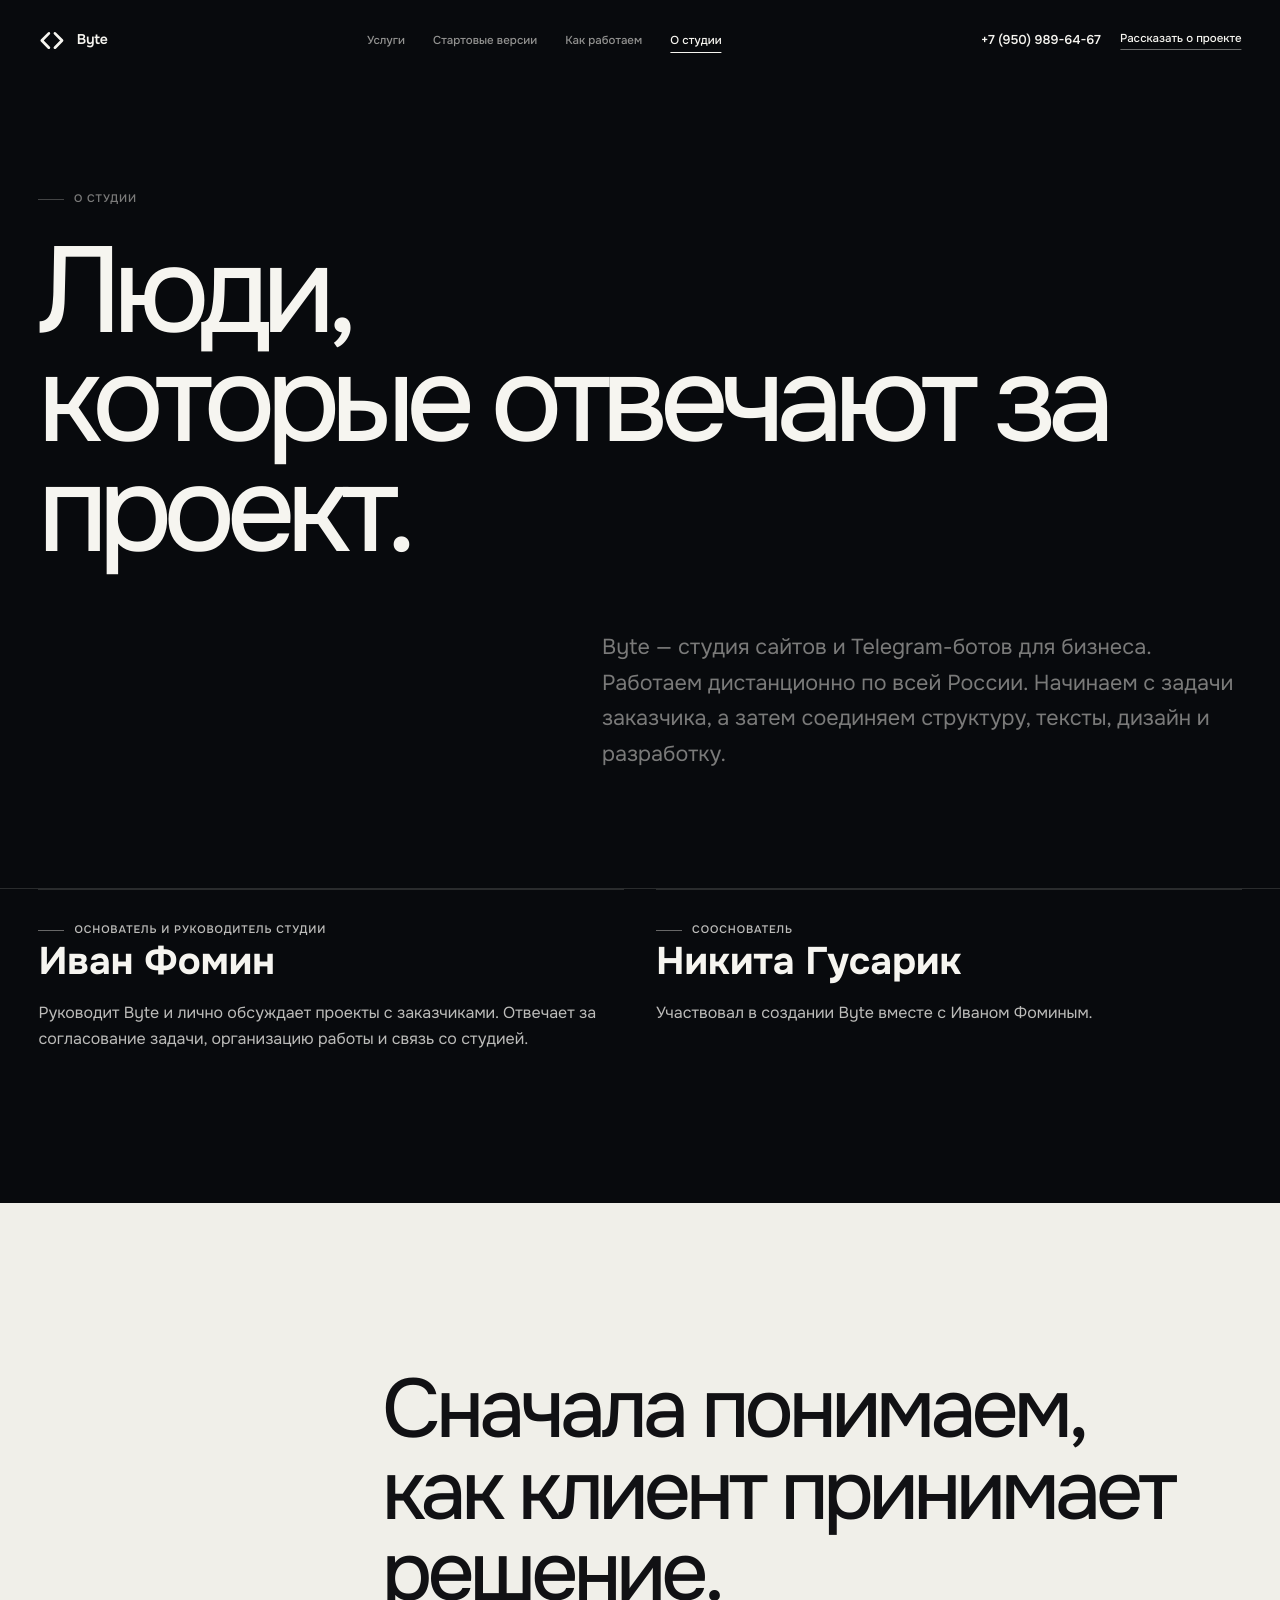
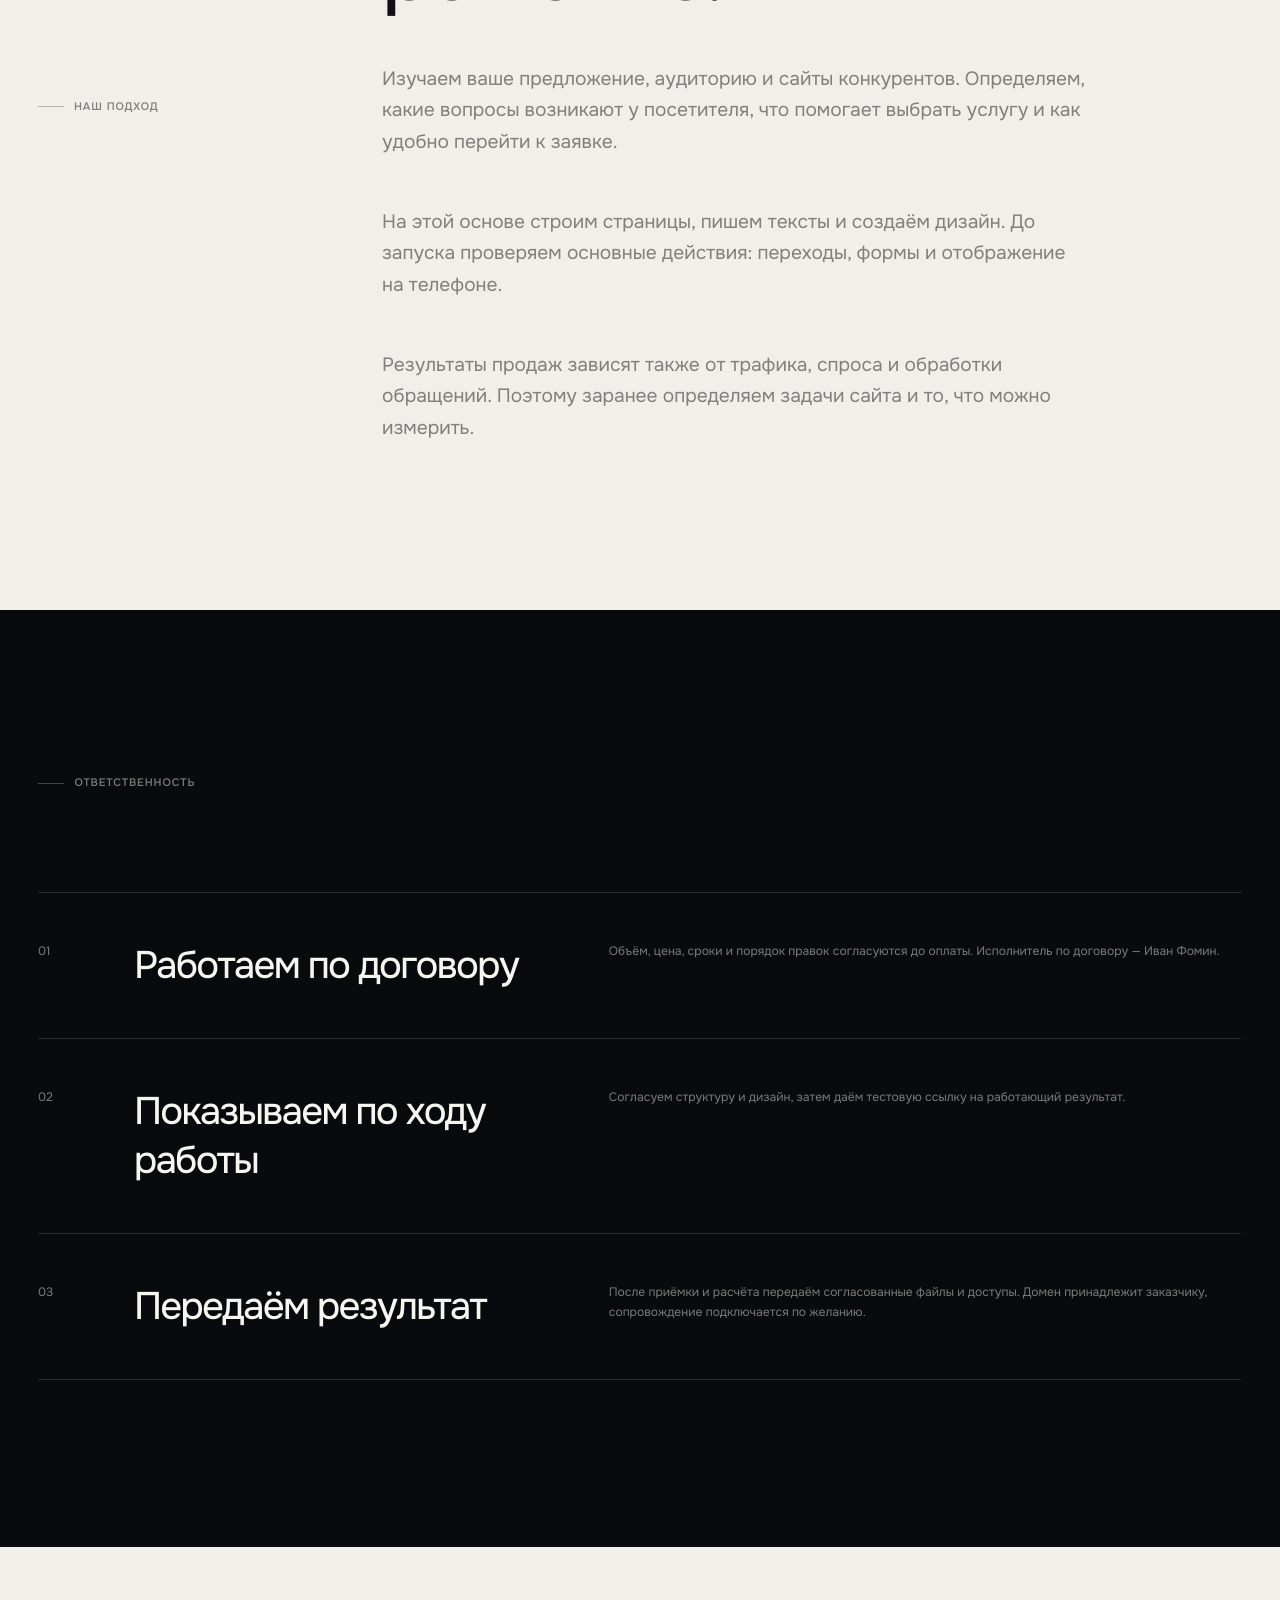
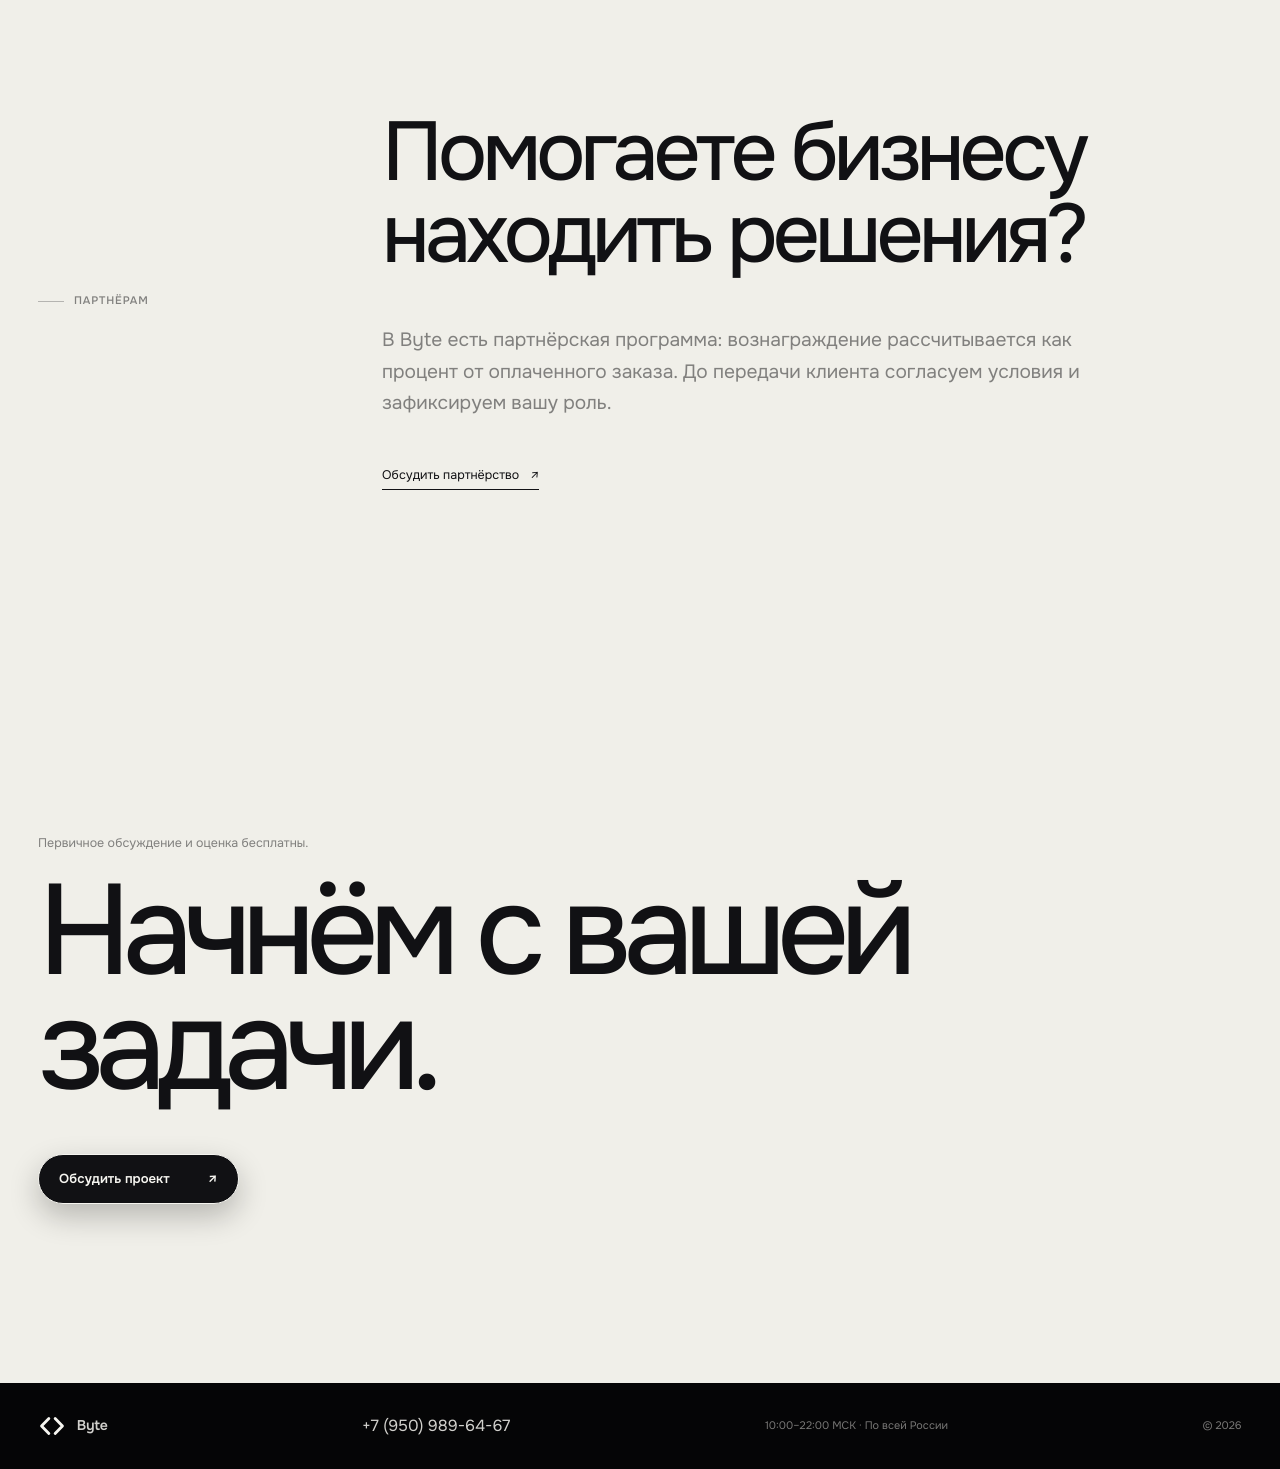
==== about.html @ 6e87c0e1 "Clarify Byte offers, founder roles, purchase terms and lead form" ====
<!doctype html>
<html lang="ru">
  <head>
    <meta charset="UTF-8" /><meta name="viewport" content="width=device-width, initial-scale=1.0" />
    <meta name="description" content="Byte — одна команда, которая разбирается в задаче, пишет тексты, делает дизайн, разрабатывает и запускает проект." />
    <meta name="theme-color" content="#080a0d" /><title>О студии — Byte</title>
    <link rel="preconnect" href="https://fonts.googleapis.com" /><link rel="preconnect" href="https://fonts.gstatic.com" crossorigin />
    <link href="https://fonts.googleapis.com/css2?family=Manrope:wght@400;500;600&amp;family=Onest:wght@400;450;500;550;600;650&amp;display=swap" rel="stylesheet" />
    <link rel="icon" href="./assets/byte-logo-white.svg" type="image/svg+xml" /><link rel="stylesheet" href="./style.css?v=byte-offer-20260908" />
  </head>
  <body class="inner-page">
    <header class="site-header inner-header">
      <a class="brand" href="./index.html"><img class="brand-logo" src="./assets/byte-logo-white.svg" width="160" height="128" alt="" /><span>Byte</span></a>
      <nav class="site-nav"><a href="./services.html">Услуги</a><a href="./projects.html">Стартовые версии</a><a href="./process.html">Как работаем</a><a class="is-current" href="./about.html">О студии</a></nav>
      <div class="header-contacts"><a class="header-phone" href="tel:+79509896467">+7 (950) 989-64-67</a><a class="header-action" href="./index.html#contact">Рассказать о проекте</a></div>
      <details class="mobile-menu"><summary>Меню</summary><nav><a href="./services.html">Услуги</a><a href="./projects.html">Стартовые версии</a><a href="./process.html">Как работаем</a><a href="./about.html">О студии</a><a href="./index.html#contact">Рассказать о проекте</a></nav></details>
    </header>
    <main>
      <section class="page-hero about-hero"><div class="section-shell"><p class="section-index">О студии</p><h1>Люди,<br />которые отвечают за проект.</h1><p>Byte — студия сайтов и Telegram-ботов для бизнеса. Работаем дистанционно по всей России. Начинаем с задачи заказчика, а затем соединяем структуру, тексты, дизайн и разработку.</p></div></section>
      <section class="founders-section"><div class="section-shell founders-grid">
        <article><p class="section-index">Основатель и руководитель студии</p><h2>Иван Фомин</h2><p>Руководит Byte и лично обсуждает проекты с заказчиками. Отвечает за согласование задачи, организацию работы и связь со студией.</p></article>
        <article><p class="section-index">Сооснователь</p><h2>Никита Гусарик</h2><p>Участвовал в создании Byte вместе с Иваном Фоминым.</p></article>
      </div></section>
      <section class="about-story"><div class="section-shell story-grid"><p class="section-index">Наш подход</p><div><h2>Сначала понимаем,<br />как клиент принимает решение.</h2><p>Изучаем ваше предложение, аудиторию и сайты конкурентов. Определяем, какие вопросы возникают у посетителя, что помогает выбрать услугу и как удобно перейти к заявке.</p><p>На этой основе строим страницы, пишем тексты и создаём дизайн. До запуска проверяем основные действия: переходы, формы и отображение на телефоне.</p><p>Результаты продаж зависят также от трафика, спроса и обработки обращений. Поэтому заранее определяем задачи сайта и то, что можно измерить.</p></div></div></section>
      <section class="studio-rules"><div class="section-shell"><p class="section-index">Ответственность</p><div class="rule-list"><article><span>01</span><h2>Работаем по договору</h2><p>Объём, цена, сроки и порядок правок согласуются до оплаты. Исполнитель по договору — Иван Фомин.</p></article><article><span>02</span><h2>Показываем по ходу работы</h2><p>Согласуем структуру и дизайн, затем даём тестовую ссылку на работающий результат.</p></article><article><span>03</span><h2>Передаём результат</h2><p>После приёмки и расчёта передаём согласованные файлы и доступы. Домен принадлежит заказчику, сопровождение подключается по желанию.</p></article></div></div></section>
      <section class="working-format" id="partners"><div class="section-shell story-grid"><p class="section-index">Партнёрам</p><div><h2>Помогаете бизнесу находить решения?</h2><p>В Byte есть партнёрская программа: вознаграждение рассчитывается как процент от оплаченного заказа. До передачи клиента согласуем условия и зафиксируем вашу роль.</p><a class="text-link" href="./index.html#contact" data-request-type="partner">Обсудить партнёрство <span>↗</span></a></div></div></section>
      <section class="page-cta"><div class="section-shell"><p>Первичное обсуждение и оценка бесплатны.</p><h2>Начнём с вашей задачи.</h2><a class="primary-button" href="./index.html#contact"><span>Обсудить проект</span><span>↗</span></a></div></section>
    </main>
    <footer class="inner-footer"><div class="section-shell"><a class="brand" href="./index.html"><img class="brand-logo" src="./assets/byte-logo-white.svg" width="160" height="128" alt="" /><span>Byte</span></a><a href="tel:+79509896467">+7 (950) 989-64-67</a><p>10:00–22:00 МСК · По всей России</p><p>© 2026</p></div></footer>
    <script src="./site.js?v=byte-offer-20260908" defer></script>
  </body>
</html>
---- style.css ----
:root {
  color-scheme: dark;
  --black: #050506;
  --black-soft: #0b0b0d;
  --ink: #111114;
  --paper: #f0efe9;
  --white: #f6f5f0;
  --muted-light: rgba(246, 245, 240, 0.48);
  --muted-dark: rgba(17, 17, 20, 0.5);
  --line-light: rgba(246, 245, 240, 0.14);
  --line-dark: rgba(17, 17, 20, 0.15);
  --blue: #84d5ff;
  --shell: min(100% - clamp(2rem, 6vw, 6rem), 1360px);
}

/* Restrained visual polish */

.page-progress {
  position: fixed;
  top: 0;
  left: 0;
  z-index: 100;
  width: 100%;
  height: 2px;
  background: linear-gradient(90deg, rgba(132, 213, 255, 0.72), rgba(246, 245, 240, 0.94));
  box-shadow: 0 0 14px rgba(132, 213, 255, 0.32);
  pointer-events: none;
  transform: scaleX(var(--page-progress, 0));
  transform-origin: left center;
  will-change: transform;
}

.site-nav a {
  position: relative;
  padding-block: 0.3rem;
}

.site-nav a::after {
  position: absolute;
  right: 0;
  bottom: 0;
  left: 0;
  height: 1px;
  background: currentColor;
  content: "";
  transform: scaleX(0);
  transform-origin: right center;
  transition: transform 360ms cubic-bezier(0.22, 1, 0.36, 1);
}

.site-nav a:hover::after,
.site-nav .is-current::after {
  transform: scaleX(1);
  transform-origin: left center;
}

.brand-logo {
  transition: transform 420ms cubic-bezier(0.22, 1, 0.36, 1);
}

.brand:hover .brand-logo {
  transform: rotate(-7deg) scale(1.06);
}

.section-index {
  display: flex;
  align-items: center;
  gap: 0.65rem;
}

.section-index::before {
  width: 1.6rem;
  height: 1px;
  flex: 0 0 auto;
  background: currentColor;
  content: "";
  opacity: 0.52;
}

.primary-button,
.submit-button {
  box-shadow:
    0 12px 30px rgba(0, 0, 0, 0.24),
    -8px -8px 22px rgba(255, 255, 255, 0.025);
}

.primary-button span:last-child,
.submit-button span:last-child {
  transition: transform 360ms cubic-bezier(0.22, 1, 0.36, 1);
}

.primary-button:hover span:last-child,
.submit-button:hover span:last-child {
  transform: translate3d(0.2rem, -0.2rem, 0);
}

.system-video-player,
.comparison-viewport {
  border-radius: 0.65rem;
  box-shadow:
    18px 20px 42px rgba(0, 0, 0, 0.27),
    -12px -12px 32px rgba(255, 255, 255, 0.018);
}

.system-video-player::after,
.comparison-viewport::after {
  position: absolute;
  inset: 0;
  z-index: 5;
  border-radius: inherit;
  box-shadow:
    inset 1px 1px 0 rgba(255, 255, 255, 0.1),
    inset -1px -1px 0 rgba(0, 0, 0, 0.42);
  content: "";
  pointer-events: none;
}

.system-video-player {
  overflow: hidden;
}

.home-service-list a::before {
  position: absolute;
  inset: 0;
  background: linear-gradient(90deg, rgba(132, 213, 255, 0.055), rgba(132, 213, 255, 0) 70%);
  content: "";
  opacity: 0;
  transition: opacity 360ms ease;
}

.home-service-list a > * {
  position: relative;
  z-index: 1;
}

.home-service-list h3,
.task-grid h3 {
  transition:
    color 320ms ease,
    transform 420ms cubic-bezier(0.22, 1, 0.36, 1);
}

.capability-grid article,
.task-grid article,
.home-process-list li,
.trust-grid article {
  transition:
    border-color 320ms ease,
    background-color 320ms ease,
    transform 420ms cubic-bezier(0.22, 1, 0.36, 1);
}

.capability-grid article::after {
  position: absolute;
  top: -1px;
  right: 0;
  left: 0;
  height: 1px;
  background: linear-gradient(90deg, var(--blue), transparent 82%);
  content: "";
  opacity: 0;
  transform: scaleX(0.45);
  transform-origin: left center;
  transition:
    opacity 320ms ease,
    transform 520ms cubic-bezier(0.22, 1, 0.36, 1);
}

.contact-form label {
  transition:
    border-color 260ms ease,
    background-color 260ms ease;
}

.contact-form label:focus-within {
  background: linear-gradient(90deg, rgba(132, 213, 255, 0.045), transparent 72%);
}

:where(a, button, input, textarea, summary):focus-visible {
  outline: 2px solid rgba(132, 213, 255, 0.86);
  outline-offset: 4px;
}

@media (hover: hover) and (pointer: fine) {
  .home-service-list a:hover::before {
    opacity: 1;
  }

  .home-service-list a:hover h3 {
    color: #c5ebff;
    transform: translateX(0.4rem);
  }

  .capability-grid article.is-visible:hover {
    border-color: rgba(132, 213, 255, 0.42);
    background: linear-gradient(135deg, rgba(132, 213, 255, 0.035), transparent 58%);
    transform: translate3d(0, -0.35rem, 0);
  }

  .capability-grid article:hover::after {
    opacity: 0.82;
    transform: scaleX(1);
  }

  .task-grid article:hover,
  .home-process-list li:hover,
  .trust-grid article:hover {
    border-color: rgba(132, 213, 255, 0.48);
  }

  .task-grid article:hover h3 {
    transform: translateX(0.35rem);
  }

  .task-grid article:hover span,
  .home-process-list li:hover span {
    color: rgba(77, 143, 176, 0.92);
  }
}

@media (prefers-reduced-motion: reduce) {
  .page-progress,
  .site-nav a::after,
  .brand-logo,
  .primary-button span:last-child,
  .submit-button span:last-child,
  .home-service-list a::before,
  .home-service-list h3,
  .task-grid h3,
  .capability-grid article,
  .task-grid article,
  .home-process-list li,
  .trust-grid article,
  .capability-grid article::after {
    transition: none !important;
  }
}

* {
  box-sizing: border-box;
}

html {
  scroll-behavior: smooth;
  background: var(--black);
}

html,
body {
  min-height: 100%;
  margin: 0;
}

body {
  overflow-x: hidden;
  background: var(--black);
  color: var(--white);
  font-family: "Onest", system-ui, -apple-system, BlinkMacSystemFont, "Segoe UI", sans-serif;
  font-feature-settings: "kern" 1, "liga" 1, "calt" 1;
  text-rendering: geometricPrecision;
}

a {
  color: inherit;
}

button,
input,
textarea {
  font: inherit;
}

button,
a {
  -webkit-tap-highlight-color: transparent;
}

::selection {
  background: var(--blue);
  color: var(--black);
}

.section-shell {
  width: var(--shell);
  margin-inline: auto;
}

.hero {
  position: relative;
  height: 160svh;
  min-height: 960px;
  overflow: visible;
  background: var(--black);
}

.hero-stage {
  position: sticky;
  top: 0;
  height: 100svh;
  min-height: 620px;
  overflow: hidden;
  isolation: isolate;
  background: #000000;
  --copy-events: none;
  --copy-opacity: 0;
  --copy-scale: 0.96;
  --copy-y: 64px;
}

.hero-stage::before {
  content: none;
}

.site-header {
  position: absolute;
  top: clamp(1.25rem, 2.2vw, 1.8rem);
  left: 50%;
  z-index: 10;
  display: grid;
  grid-template-columns: minmax(180px, 1fr) auto minmax(180px, 1fr);
  align-items: center;
  width: var(--shell);
  transform: translateX(-50%);
}

.brand {
  display: inline-flex;
  align-items: center;
  gap: 0.7rem;
  width: fit-content;
  font-size: 0.88rem;
  font-weight: 600;
  letter-spacing: -0.02em;
  text-decoration: none;
}

.brand-logo {
  display: block;
  flex: 0 0 auto;
  width: 1.7rem;
  height: 1.35rem;
  object-fit: contain;
}

.site-nav {
  display: flex;
  align-items: center;
  gap: clamp(1.25rem, 2.2vw, 2.2rem);
}

.site-nav a,
.header-action {
  color: rgba(246, 245, 240, 0.58);
  font-size: 0.72rem;
  font-weight: 500;
  text-decoration: none;
  transition: color 220ms ease;
}

.site-nav a:hover,
.header-action:hover {
  color: var(--white);
}

.header-action {
  justify-self: end;
  padding-bottom: 0.2rem;
  border-bottom: 1px solid rgba(246, 245, 240, 0.42);
  color: var(--white);
}

.scene-wrap {
  position: absolute;
  inset: 0;
  z-index: 1;
  display: grid;
  place-items: center;
  overflow: hidden;
  filter: blur(var(--particle-blur, 0));
  transform: scale(var(--particle-scale, 1));
  transform-origin: center;
  will-change: filter, transform;
}

#cube-canvas {
  display: block;
  width: 100vw;
  height: 100svh;
  cursor: crosshair;
  touch-action: pan-y pinch-zoom;
}

.hero-vignette {
  position: absolute;
  inset: 0;
  z-index: 2;
  background: transparent;
  pointer-events: none;
}

.hero-copy {
  position: absolute;
  left: 50%;
  bottom: clamp(3rem, 5.5vh, 4.5rem);
  z-index: 5;
  display: grid;
  justify-items: center;
  width: min(calc(100% - 2rem), 780px);
  text-align: center;
  opacity: var(--copy-opacity, 0);
  pointer-events: var(--copy-events, none);
  transform: translate3d(-50%, var(--copy-y, 64px), 0) scale(var(--copy-scale, 0.96));
  transform-origin: 50% 100%;
  transition:
    opacity 80ms linear,
    transform 80ms linear;
}

.hero-label {
  margin: 1rem 0 0;
  color: rgba(246, 245, 240, 0.72);
  font-size: clamp(0.8rem, 0.94vw, 0.9rem);
  font-weight: 500;
  letter-spacing: 0.035em;
}

.hero-copy h1 {
  width: fit-content;
  margin: 0;
  padding-bottom: 0.28em;
  color: var(--white);
  font-family: "Manrope", "Onest", system-ui, sans-serif;
  font-size: clamp(9.4rem, 13vw, 13rem);
  font-weight: 550;
  letter-spacing: -0.08em;
  line-height: 1;
}

.hero-text {
  max-width: 43rem;
  margin: 0.45rem 0 0;
  color: rgba(246, 245, 240, 0.82);
  font-size: clamp(1.05rem, 1.35vw, 1.25rem);
  font-weight: 550;
  line-height: 1.48;
}

.hero-offer {
  max-width: 52rem;
  margin: 0.9rem 0 0;
  color: rgba(246, 245, 240, 0.76);
  font-size: clamp(0.9rem, 1.05vw, 1rem);
  font-weight: 500;
  line-height: 1.5;
}

.primary-button,
.submit-button {
  display: inline-flex;
  align-items: center;
  justify-content: space-between;
  gap: 2.4rem;
  min-height: 50px;
  padding: 0 1.25rem;
  border: 1px solid var(--white);
  border-radius: 999px;
  background: var(--white);
  color: var(--black);
  font-size: 0.82rem;
  font-weight: 600;
  text-decoration: none;
  cursor: pointer;
  transition:
    color 320ms cubic-bezier(0.16, 1, 0.3, 1),
    background-color 320ms cubic-bezier(0.16, 1, 0.3, 1),
    transform 320ms cubic-bezier(0.16, 1, 0.3, 1);
}

.primary-button:hover,
.submit-button:hover {
  background: transparent;
  color: var(--white);
  transform: translateY(-2px);
}

.hero-copy .primary-button {
  min-width: 13.5rem;
  min-height: 46px;
  margin-top: 1.6rem;
  padding-inline: 1.15rem;
  gap: 1.8rem;
  font-size: 0.76rem;
}

.scroll-note {
  position: absolute;
  right: clamp(1rem, 3vw, 2rem);
  top: 50%;
  z-index: 5;
  margin: 0;
  color: rgba(246, 245, 240, 0.3);
  font-size: 0.62rem;
  letter-spacing: 0.06em;
  text-transform: uppercase;
  transform: translateY(-50%) rotate(90deg) translateX(50%);
  transform-origin: right center;
}

.dark-section {
  position: relative;
  z-index: 3;
  margin-top: 0;
}

.products-section,
.solutions-section {
  padding: clamp(7rem, 13vw, 12rem) 0;
  background: var(--black);
}

.section-heading {
  display: grid;
  grid-template-columns: minmax(150px, 0.32fr) 1fr;
  gap: 2rem;
}

.section-index {
  margin: 0;
  color: var(--muted-light);
  font-size: 0.68rem;
  font-weight: 550;
  letter-spacing: 0.08em;
  text-transform: uppercase;
}

.section-heading h2,
.technology-grid h2,
.team-grid h2,
.about-grid h2,
.fit-grid h2,
.faq-grid h2,
.contact-heading h2 {
  max-width: 66rem;
  margin: 0;
  font-size: clamp(2.6rem, 6.2vw, 6.2rem);
  font-weight: 450;
  letter-spacing: -0.065em;
  line-height: 0.94;
}

.section-lead {
  max-width: 43rem;
  margin: clamp(2rem, 4vw, 3.5rem) 0 0;
  color: rgba(246, 245, 240, 0.54);
  font-size: clamp(1rem, 1.5vw, 1.2rem);
  line-height: 1.6;
}

.solution-grid {
  display: grid;
  grid-template-columns: repeat(2, minmax(0, 1fr));
  gap: 0 clamp(2rem, 5vw, 5rem);
  margin-top: clamp(6rem, 11vw, 10rem);
  border-bottom: 1px solid var(--line-light);
}

.solution-card {
  display: flex;
  min-height: clamp(30rem, 42vw, 38rem);
  flex-direction: column;
  padding: 1.3rem 0 2rem;
  border-top: 1px solid var(--line-light);
}

.solution-top {
  display: flex;
  align-items: center;
  justify-content: space-between;
  gap: 1rem;
}

.solution-top span,
.solution-top p {
  margin: 0;
  color: var(--muted-light);
  font-size: 0.67rem;
}

.solution-card h3 {
  max-width: 34rem;
  margin: clamp(3.5rem, 7vw, 6rem) 0 0;
  font-size: clamp(1.75rem, 3.6vw, 3.8rem);
  font-weight: 450;
  letter-spacing: -0.055em;
  line-height: 1.02;
}

.solution-copy {
  max-width: 32rem;
  margin: 2rem 0 0;
  color: rgba(246, 245, 240, 0.5);
  font-size: 0.86rem;
  line-height: 1.6;
}

.solution-card ul {
  display: flex;
  flex-wrap: wrap;
  gap: 0.5rem;
  margin: auto 0 0;
  padding: 0;
  list-style: none;
}

.solution-card li {
  padding: 0.48rem 0.75rem;
  border: 1px solid var(--line-light);
  border-radius: 999px;
  color: rgba(246, 245, 240, 0.68);
  font-size: 0.67rem;
}

.product-grid {
  display: grid;
  grid-template-columns: repeat(3, minmax(0, 1fr));
  gap: clamp(4rem, 8vw, 8rem) clamp(2rem, 5vw, 5rem);
  margin-top: clamp(5rem, 11vw, 10rem);
}

.product-item {
  position: relative;
  min-height: clamp(8rem, 12vw, 11rem);
  padding: 0;
}

.product-item span {
  color: var(--muted-light);
  font-size: 0.64rem;
  transition: color 350ms ease;
}

.product-item h3 {
  position: absolute;
  right: 0;
  bottom: 0;
  left: 0;
  margin: 0;
  font-size: clamp(1.15rem, 2vw, 1.75rem);
  font-weight: 450;
  letter-spacing: -0.04em;
  transition:
    color 400ms ease,
    transform 500ms cubic-bezier(0.16, 1, 0.3, 1);
}

.product-item:hover h3 {
  color: #b8e5ff;
  transform: translateX(6px);
}

.product-item:hover span {
  color: rgba(184, 229, 255, 0.7);
}

.approach-section {
  padding: clamp(7rem, 13vw, 12rem) 0;
  background: var(--paper);
  color: var(--ink);
}

.section-heading-dark .section-index,
.technology-section .section-index,
.projects-section .section-index {
  color: var(--muted-dark);
}

.principles {
  margin: clamp(6rem, 12vw, 12rem) 0 0;
  padding: 0;
  list-style: none;
}

.principles li {
  display: grid;
  grid-template-columns: minmax(150px, 0.32fr) 1fr;
  gap: 2rem;
  padding: clamp(1.2rem, 2.4vw, 2rem) 0 clamp(1.8rem, 4vw, 3.6rem);
  border-top: 1px solid var(--line-dark);
}

.principles li:last-child {
  border-bottom: 1px solid var(--line-dark);
}

.principles span {
  color: var(--muted-dark);
  font-size: 0.68rem;
}

.principles p {
  margin: 0;
  font-size: clamp(2rem, 5vw, 5rem);
  font-weight: 450;
  letter-spacing: -0.065em;
  line-height: 0.98;
}

.principles small {
  display: block;
  max-width: 38rem;
  margin-top: 1.4rem;
  color: var(--muted-dark);
  font-size: clamp(0.84rem, 1.25vw, 1rem);
  line-height: 1.55;
}

.process-section {
  padding: clamp(7rem, 13vw, 12rem) 0;
  background: #0c0d10;
}

.process-line {
  position: relative;
  display: grid;
  grid-template-columns: repeat(4, minmax(0, 1fr));
  gap: clamp(2rem, 5vw, 6rem);
  margin: clamp(6rem, 11vw, 10rem) 0 0;
  padding: 0;
  list-style: none;
}

.process-line li {
  position: relative;
  min-height: clamp(7rem, 10vw, 9rem);
  padding: 0;
  opacity: 0;
  transform: translateY(22px);
  transition:
    opacity 850ms cubic-bezier(0.16, 1, 0.3, 1),
    transform 850ms cubic-bezier(0.16, 1, 0.3, 1);
}

.process-line li::before {
  content: none;
}

.process-line li::after {
  content: none;
}

.process-line[data-reveal] {
  opacity: 1;
  transform: none;
  filter: none;
  transition: none;
}

.process-line.is-visible li {
  opacity: 1;
  transform: translateY(0);
}

.process-line li:nth-child(2) {
  transition-delay: 110ms;
}

.process-line li:nth-child(3) {
  transition-delay: 220ms;
}

.process-line li:nth-child(4) {
  transition-delay: 330ms;
}

.process-line span {
  display: block;
  color: var(--muted-light);
  font-size: 0.64rem;
}

.process-line li > div {
  position: absolute;
  right: 0;
  bottom: 0;
  left: 0;
}

.process-line p {
  margin: 0;
  font-size: clamp(1rem, 1.75vw, 1.45rem);
  font-weight: 450;
  letter-spacing: -0.03em;
}

.process-line small {
  display: block;
  max-width: 14rem;
  margin-top: 0.75rem;
  color: var(--muted-light);
  font-size: 0.7rem;
  line-height: 1.5;
}

.projects-section {
  padding: clamp(7rem, 13vw, 12rem) 0;
  background: var(--paper);
  color: var(--ink);
}

.projects-heading {
  display: flex;
  align-items: end;
  justify-content: space-between;
}

.projects-heading .section-index {
  margin-bottom: 1.5rem;
}

.section-aside {
  margin: 0 0 0.5rem;
  color: var(--muted-dark);
  font-size: 0.82rem;
  line-height: 1.45;
}

.projects-grid {
  display: grid;
  grid-template-columns: repeat(2, minmax(0, 1fr));
  gap: clamp(3.5rem, 7vw, 7rem) clamp(1rem, 2vw, 2rem);
  margin-top: clamp(5rem, 10vw, 9rem);
}

.project-card-wide {
  grid-column: 1 / -1;
}

.project-visual {
  position: relative;
  min-height: clamp(24rem, 54vw, 46rem);
  overflow: hidden;
  background: #111;
  transition: transform 700ms cubic-bezier(0.16, 1, 0.3, 1);
}

.project-card:hover .project-visual {
  transform: translateY(-3px);
}

.project-card:not(.project-card-wide) .project-visual {
  min-height: clamp(23rem, 48vw, 38rem);
}

.project-meta {
  display: flex;
  align-items: end;
  justify-content: space-between;
  gap: 1rem;
  padding-top: 1.1rem;
}

.project-meta p,
.project-meta h3 {
  margin: 0;
}

.project-meta p {
  margin-bottom: 0.35rem;
  color: var(--muted-dark);
  font-size: 0.7rem;
}

.project-meta h3 {
  font-size: clamp(1.45rem, 2.4vw, 2.2rem);
  font-weight: 500;
  letter-spacing: -0.04em;
}

.project-meta > span {
  color: var(--muted-dark);
  font-size: 0.67rem;
}

.visual-aurora {
  display: grid;
  place-items: center;
  background: #071014;
}

.aurora-orbit {
  position: absolute;
  width: min(62vw, 48rem);
  aspect-ratio: 1;
  border: 1px solid rgba(255, 255, 255, 0.16);
  border-radius: 50%;
  box-shadow: none;
  animation: orbitFloat 7s ease-in-out infinite;
}

.aurora-card {
  position: relative;
  display: grid;
  gap: 0.85rem;
  width: min(38vw, 25rem);
  padding: clamp(1.4rem, 3vw, 2.5rem);
  border: 1px solid rgba(255, 255, 255, 0.16);
  border-radius: 1.4rem;
  background: rgba(8, 14, 19, 0.58);
  box-shadow: none;
  backdrop-filter: blur(26px);
  transform: rotate(-7deg);
}

.aurora-card span {
  display: block;
  height: 0.6rem;
  border-radius: 999px;
  background: rgba(255, 255, 255, 0.18);
}

.aurora-card span:first-child {
  width: 42%;
  background: rgba(132, 213, 255, 0.84);
}

.aurora-card span:last-child {
  width: 68%;
}

.visual-voice {
  display: grid;
  place-items: center;
  background: #170b0a;
}

.voice-ring {
  position: absolute;
  width: 54%;
  aspect-ratio: 1;
  border: 1px solid rgba(255, 166, 139, 0.36);
  border-radius: 50%;
  box-shadow: none;
  animation: pulse 3.4s ease-in-out infinite;
}

.voice-wave {
  z-index: 1;
  display: flex;
  align-items: center;
  gap: 0.45rem;
}

.voice-wave i {
  width: 3px;
  height: 4rem;
  border-radius: 999px;
  background: #ff997e;
  animation: wave 1.6s ease-in-out infinite alternate;
}

.voice-wave i:nth-child(2),
.voice-wave i:nth-child(6) {
  height: 6rem;
  animation-delay: -0.5s;
}

.voice-wave i:nth-child(3),
.voice-wave i:nth-child(5) {
  height: 8rem;
  animation-delay: -1s;
}

.voice-wave i:nth-child(4) {
  height: 10rem;
  animation-delay: -0.25s;
}

.visual-flow {
  display: grid;
  place-items: center;
  background: #0c1213;
}

.flow-panel {
  display: grid;
  gap: 1rem;
  width: 58%;
  padding: clamp(1.5rem, 4vw, 3rem);
  border: 1px solid rgba(255, 255, 255, 0.12);
  border-radius: 1.5rem;
  background: rgba(255, 255, 255, 0.055);
  transform: perspective(900px) rotateX(12deg) rotateY(-13deg);
}

.flow-panel span {
  display: block;
  height: clamp(3rem, 7vw, 5rem);
  border: 1px solid rgba(255, 255, 255, 0.08);
  border-radius: 0.8rem;
  background: rgba(255, 255, 255, 0.045);
}

.flow-panel span:nth-child(2) {
  border-color: rgba(132, 213, 255, 0.34);
  background: rgba(132, 213, 255, 0.09);
}

.flow-cursor {
  position: absolute;
  top: 42%;
  right: 27%;
  display: grid;
  width: 3rem;
  height: 3rem;
  place-items: center;
  border-radius: 50%;
  background: var(--blue);
  color: var(--black);
  box-shadow: none;
  animation: cursorMove 4s ease-in-out infinite;
}

.technology-section {
  padding: clamp(7rem, 12vw, 11rem) 0;
  background: var(--paper);
  color: var(--ink);
  border-top: 1px solid var(--line-dark);
}

.technology-grid {
  display: grid;
  grid-template-columns: 1fr minmax(320px, 0.58fr);
  gap: 4rem;
}

.technology-grid .section-index {
  margin-bottom: 1.5rem;
}

.technology-note {
  max-width: 38rem;
  margin: 2.5rem 0 0;
  color: var(--muted-dark);
  font-size: clamp(0.9rem, 1.4vw, 1.08rem);
  line-height: 1.6;
}

.technology-list {
  align-self: end;
  margin: 0;
  padding: 0;
  border-top: 1px solid var(--line-dark);
  list-style: none;
}

.technology-list li {
  padding: 0.9rem 0;
  border-bottom: 1px solid var(--line-dark);
  font-size: 0.84rem;
}

.team-section {
  position: relative;
  overflow: hidden;
  padding: clamp(7rem, 12vw, 11rem) 0;
  border-top: 1px solid var(--line-light);
  border-bottom: 1px solid var(--line-light);
  background: #080a0d;
  color: var(--white);
}

.team-grid {
  display: grid;
  grid-template-columns: minmax(150px, 0.32fr) 1fr;
  gap: 2rem;
}

.team-grid .section-index {
  color: var(--muted-light);
}

.team-copy h2 span {
  display: block;
  opacity: 0;
  transform: translateY(22px);
  transition:
    opacity 850ms cubic-bezier(0.16, 1, 0.3, 1),
    transform 850ms cubic-bezier(0.16, 1, 0.3, 1);
}

.team-copy.is-visible h2 span {
  opacity: 1;
  transform: translateY(0);
}

.team-copy h2 span:nth-child(2) {
  transition-delay: 100ms;
}

.team-copy h2 span:nth-child(3) {
  transition-delay: 200ms;
}

.team-grid p:last-child {
  max-width: 35rem;
  margin: 3rem 0 0;
  color: rgba(246, 245, 240, 0.52);
  font-size: clamp(0.96rem, 1.5vw, 1.15rem);
  line-height: 1.55;
}

.about-section {
  position: relative;
  overflow: hidden;
  padding: clamp(7rem, 13vw, 12rem) 0;
  border-top: 1px solid var(--line-light);
  border-bottom: 1px solid var(--line-light);
  background: #080a0d;
}

.about-grid {
  display: grid;
  grid-template-columns: minmax(150px, 0.32fr) 1fr;
  gap: 2rem;
}

.about-kicker {
  margin: 0 0 2rem;
  color: rgba(132, 213, 255, 0.76);
  font-size: 0.72rem;
  letter-spacing: 0.035em;
}

.about-copy h2 {
  max-width: 64rem;
}

.about-text {
  max-width: 43rem;
  margin: clamp(2.5rem, 5vw, 4.5rem) 0 0;
  color: rgba(246, 245, 240, 0.54);
  font-size: clamp(1rem, 1.7vw, 1.25rem);
  line-height: 1.65;
}

.studio-values {
  display: grid;
  grid-template-columns: repeat(3, minmax(0, 1fr));
  gap: clamp(1rem, 3vw, 3rem);
  margin-top: clamp(6rem, 11vw, 10rem);
}

.studio-values article {
  min-height: 16rem;
  padding: 1.2rem 0;
  border-top: 1px solid var(--line-light);
}

.studio-values span {
  color: var(--muted-light);
  font-size: 0.66rem;
}

.studio-values h3 {
  margin: clamp(3rem, 5vw, 5rem) 0 0;
  font-size: clamp(1.25rem, 2.2vw, 2rem);
  font-weight: 450;
  letter-spacing: -0.04em;
}

.studio-values p {
  max-width: 24rem;
  margin: 1rem 0 0;
  color: rgba(246, 245, 240, 0.48);
  font-size: 0.78rem;
  line-height: 1.6;
}

.fit-section {
  padding: clamp(7rem, 13vw, 12rem) 0;
  background: var(--paper);
  color: var(--ink);
}

.fit-grid,
.faq-grid {
  display: grid;
  grid-template-columns: minmax(280px, 0.78fr) 1fr;
  gap: clamp(4rem, 10vw, 10rem);
}

.fit-section .section-index,
.faq-section .section-index {
  margin-bottom: 1.5rem;
  color: var(--muted-dark);
}

.fit-grid h2,
.faq-grid h2 {
  font-size: clamp(2.8rem, 5.7vw, 5.7rem);
}

.fit-list {
  margin: 0;
  padding: 0;
  border-top: 1px solid var(--line-dark);
  list-style: none;
}

.fit-list li {
  display: grid;
  gap: 0.7rem;
  padding: 1.5rem 0;
  border-bottom: 1px solid var(--line-dark);
}

.fit-list span {
  font-size: clamp(1.05rem, 1.8vw, 1.4rem);
  letter-spacing: -0.025em;
}

.fit-list small {
  color: var(--muted-dark);
  font-size: 0.76rem;
  line-height: 1.5;
}

.faq-section {
  padding: clamp(7rem, 13vw, 12rem) 0;
  background: #e7e6df;
  color: var(--ink);
}

.faq-list {
  border-top: 1px solid var(--line-dark);
}

.faq-list details {
  border-bottom: 1px solid var(--line-dark);
}

.faq-list summary {
  display: flex;
  align-items: center;
  justify-content: space-between;
  gap: 2rem;
  padding: 1.5rem 0;
  font-size: clamp(1.05rem, 1.8vw, 1.4rem);
  letter-spacing: -0.025em;
  cursor: pointer;
  list-style: none;
}

.faq-list summary::-webkit-details-marker {
  display: none;
}

.faq-list summary::after {
  content: "+";
  flex: 0 0 auto;
  color: var(--muted-dark);
  font-size: 1.4rem;
  font-weight: 400;
}

.faq-list details[open] summary::after {
  content: "−";
}

.faq-list details p {
  max-width: 40rem;
  margin: 0;
  padding: 0 3rem 1.7rem 0;
  color: var(--muted-dark);
  font-size: 0.86rem;
  line-height: 1.65;
}

.contact-section {
  padding: clamp(7rem, 13vw, 12rem) 0 2rem;
  background: var(--black);
}

.contact-heading .section-index {
  margin-bottom: 1.5rem;
}

.contact-heading h2 {
  font-size: clamp(4rem, 10vw, 10rem);
  line-height: 0.86;
}

.contact-intro {
  max-width: 35rem;
  margin: clamp(2rem, 4vw, 3rem) 0 0;
  color: var(--muted-light);
  font-size: clamp(1rem, 1.5vw, 1.18rem);
  line-height: 1.55;
}

.contact-grid {
  display: grid;
  grid-template-columns: minmax(0, 1fr) minmax(260px, 0.38fr);
  gap: clamp(4rem, 10vw, 10rem);
  margin-top: clamp(6rem, 11vw, 10rem);
}

.contact-form {
  display: grid;
}

.contact-form label {
  display: grid;
  grid-template-columns: minmax(120px, 0.32fr) 1fr;
  align-items: center;
  gap: 1rem;
  padding: 1rem 0;
  border-top: 1px solid var(--line-light);
}

.contact-form label span {
  color: var(--muted-light);
  font-size: 0.7rem;
}

.contact-form input,
.contact-form textarea {
  width: 100%;
  padding: 0.5rem 0;
  border: 0;
  outline: 0;
  background: transparent;
  color: var(--white);
  font-size: clamp(1.2rem, 2vw, 1.75rem);
  font-weight: 450;
  letter-spacing: -0.03em;
  resize: none;
}

.contact-form input::placeholder,
.contact-form textarea::placeholder {
  color: rgba(246, 245, 240, 0.3);
}

.contact-form label:focus-within {
  border-color: rgba(132, 213, 255, 0.7);
}

.submit-button {
  width: fit-content;
  margin-top: 2rem;
}

.submit-button.is-sent {
  border-color: rgba(132, 213, 255, 0.72);
  background: rgba(132, 213, 255, 0.12);
  color: var(--blue);
}

.form-status {
  min-height: 1.5rem;
  max-width: 38rem;
  margin: 1.2rem 0 0;
  color: rgba(132, 213, 255, 0.78);
  font-size: 0.74rem;
  line-height: 1.55;
}

.direct-contact {
  align-self: start;
  padding-top: 1rem;
  border-top: 1px solid var(--line-light);
}

.direct-contact p {
  margin: 0 0 2rem;
  color: var(--muted-light);
  font-size: 0.7rem;
}

.direct-contact a {
  display: block;
  width: fit-content;
  margin: 0 0 0.8rem;
  font-size: clamp(1.05rem, 1.7vw, 1.35rem);
  text-decoration: none;
}

.direct-contact a:hover {
  color: var(--blue);
}

.site-footer {
  display: grid;
  grid-template-columns: 1fr auto 1fr;
  align-items: end;
  margin-top: clamp(8rem, 16vw, 15rem);
  padding-top: 1.4rem;
  border-top: 1px solid var(--line-light);
}

.site-footer p {
  margin: 0;
  color: var(--muted-light);
  font-size: 0.68rem;
}

.site-footer p:last-child {
  justify-self: end;
}

[data-reveal] {
  opacity: 0;
  filter: blur(8px);
  transform: translate3d(0, 42px, 0) scale(0.985);
  transition:
    opacity 720ms cubic-bezier(0.16, 1, 0.3, 1),
    filter 900ms cubic-bezier(0.16, 1, 0.3, 1),
    transform 980ms cubic-bezier(0.16, 1, 0.3, 1),
    clip-path 1100ms cubic-bezier(0.16, 1, 0.3, 1);
  transition-delay: var(--reveal-delay, 0ms);
  will-change: transform, opacity, filter, clip-path;
}

[data-reveal].is-visible {
  opacity: 1;
  filter: blur(0);
  transform: translate3d(0, 0, 0);
}

[data-reveal][data-reveal-style="heading"] {
  clip-path: inset(0 0 42% 0);
  transform: translate3d(0, 72px, 0) scale(0.97);
  transform-origin: 50% 100%;
}

[data-reveal][data-reveal-style="heading"].is-visible {
  clip-path: inset(-8% -4% -8% -4%);
  transform: translate3d(0, 0, 0) scale(1);
}

[data-reveal][data-reveal-style="card"] {
  transform: translate3d(var(--reveal-x, 0), 58px, 0) scale(0.955) rotate(var(--reveal-rotate, 0deg));
  transform-origin: 50% 100%;
}

[data-reveal][data-reveal-style="card"].is-visible {
  transform: translate3d(0, 0, 0) scale(1) rotate(0deg);
}

[data-reveal][data-reveal-style="media"] {
  clip-path: inset(9% 0 11% 0 round 2px);
  transform: translate3d(0, 48px, 0) scale(1.045);
}

[data-reveal][data-reveal-style="media"].is-visible {
  clip-path: inset(0 0 0 0 round 0);
  transform: translate3d(0, 0, 0) scale(1);
}

@keyframes orbitFloat {
  0%,
  100% {
    transform: translate3d(-2%, 2%, 0) rotate(-5deg);
  }
  50% {
    transform: translate3d(2%, -2%, 0) rotate(5deg);
  }
}

@keyframes pulse {
  0%,
  100% {
    transform: scale(0.94);
    opacity: 0.72;
  }
  50% {
    transform: scale(1.04);
    opacity: 1;
  }
}

@keyframes wave {
  to {
    transform: scaleY(0.38);
    opacity: 0.55;
  }
}

@keyframes cursorMove {
  0%,
  100% {
    transform: translate(18px, 22px);
  }
  50% {
    transform: translate(-30px, -20px);
  }
}

@media (prefers-reduced-motion: reduce) {
  *,
  *::before,
  *::after {
    scroll-behavior: auto !important;
    transition-duration: 0.01ms !important;
    animation-duration: 0.01ms !important;
    animation-iteration-count: 1 !important;
  }

  [data-reveal],
  [data-reveal][data-reveal-style] {
    opacity: 1;
    transform: none;
    filter: none;
    clip-path: none;
  }

  .process-line li,
  .team-copy h2 span {
    opacity: 1;
    transform: none;
  }
}

@media (max-width: 900px) {
  .site-header {
    grid-template-columns: 1fr auto;
  }

  .site-nav {
    display: none;
  }

  .hero-copy h1 {
    font-size: clamp(7.8rem, 18vw, 10rem);
  }

  .product-grid {
    grid-template-columns: repeat(2, minmax(0, 1fr));
  }

  .section-heading,
  .principles li,
  .team-grid,
  .about-grid {
    grid-template-columns: minmax(110px, 0.24fr) 1fr;
  }

  .projects-grid {
    grid-template-columns: 1fr;
  }

  .project-card-wide {
    grid-column: auto;
  }

  .project-card .project-visual,
  .project-card:not(.project-card-wide) .project-visual {
    min-height: clamp(24rem, 75vw, 38rem);
  }

  .technology-grid,
  .contact-grid,
  .fit-grid,
  .faq-grid {
    grid-template-columns: 1fr;
  }

  .technology-list {
    margin-top: 2rem;
  }
}

@media (max-width: 620px) {
  :root {
    --shell: calc(100% - 2rem);
  }

  .hero {
    height: 210svh;
    min-height: 1260px;
  }

  .site-header {
    top: 1.1rem;
  }

  .header-action {
    font-size: 0.68rem;
  }

  .hero-copy {
    bottom: max(2.4rem, calc(1.8rem + env(safe-area-inset-bottom)));
    width: calc(100% - 2rem);
  }

  .hero-copy h1 {
    font-size: clamp(5.2rem, 24vw, 7rem);
  }

  .hero-copy .primary-button {
    width: fit-content;
    min-width: 13.5rem;
    margin-top: 1.4rem;
  }

  .scroll-note {
    display: none;
  }

  .section-heading,
  .principles li,
  .team-grid,
  .about-grid {
    grid-template-columns: 1fr;
  }

  .section-heading h2 {
    margin-top: 2.2rem;
  }

  .section-heading h2,
  .technology-grid h2,
  .team-grid h2,
  .about-grid h2,
  .fit-grid h2,
  .faq-grid h2 {
    font-size: clamp(2.5rem, 13vw, 4rem);
  }

  .solution-grid,
  .studio-values {
    grid-template-columns: 1fr;
  }

  .solution-card {
    min-height: 29rem;
  }

  .product-grid {
    grid-template-columns: 1fr;
  }

  .product-item {
    min-height: 10rem;
  }

  .product-item h3 {
    margin: 0;
  }

  .principles li {
    gap: 1.5rem;
  }

  .principles p {
    font-size: clamp(2.2rem, 11vw, 3.3rem);
  }

  .process-line {
    grid-template-columns: 1fr;
    gap: 3rem;
  }

  .process-line li,
  .process-line li:not(:first-child) {
    min-height: 4rem;
    padding: 0;
    border: 0;
  }

  .process-line li::before {
    content: none;
  }

  .process-line li::after {
    content: none;
  }

  .process-line span {
    position: static;
  }

  .process-line li > div {
    position: static;
    margin-top: 1.2rem;
  }

  .process-line small {
    max-width: 18rem;
  }

  .projects-heading {
    align-items: start;
    flex-direction: column;
  }

  .section-aside {
    margin-top: 2rem;
  }

  .project-card .project-visual,
  .project-card:not(.project-card-wide) .project-visual {
    min-height: 27rem;
  }

  .aurora-orbit {
    width: 90vw;
  }

  .aurora-card {
    width: 70vw;
  }

  .flow-panel {
    width: 76%;
  }

  .contact-heading h2 {
    font-size: clamp(3.4rem, 15.5vw, 5.3rem);
  }

  .contact-form label {
    grid-template-columns: 1fr;
    gap: 0.55rem;
  }

  .site-footer {
    grid-template-columns: 1fr auto;
  }

  .site-footer p:nth-child(2) {
    display: none;
  }
}

/* Multi-page studio site */

.mobile-menu {
  display: none;
}

.site-nav .is-current {
  color: var(--white);
}

.home-services {
  padding: clamp(7rem, 13vw, 12rem) 0;
  background: #080a0d;
}

.system-video-section {
  position: relative;
  z-index: 3;
  padding: clamp(7rem, 13vw, 12rem) 0;
  background: #080a0d;
}

.pricing-section {
  padding: clamp(7rem, 13vw, 12rem) 0;
  border-top: 1px solid var(--line-dark);
  background: var(--paper);
  color: var(--ink);
}

.pricing-grid {
  display: grid;
  grid-template-columns: repeat(3, minmax(0, 1fr));
  margin-top: clamp(4rem, 8vw, 7rem);
  border-top: 1px solid var(--line-dark);
  border-left: 1px solid var(--line-dark);
}

.pricing-grid article {
  display: flex;
  min-height: 18rem;
  flex-direction: column;
  padding: clamp(1.4rem, 2.6vw, 2.25rem);
  border-right: 1px solid var(--line-dark);
  border-bottom: 1px solid var(--line-dark);
}

.pricing-grid p,
.pricing-grid strong,
.pricing-grid span,
.pricing-more p {
  margin: 0;
}

.pricing-grid p {
  max-width: 14rem;
  font-size: 0.76rem;
  line-height: 1.45;
}

.pricing-grid strong {
  margin-top: auto;
}

.price-pair {
  display: grid;
  width: 100%;
  gap: 0.7rem;
  align-content: start;
}

.pricing-grid .price-pair > span {
  max-width: none;
  margin-top: 0;
}

.pricing-grid .price-pair > .price-was {
  color: #55595d;
}

.pricing-grid .price-pair > .price-now {
  color: var(--ink);
}

.price-was {
  display: flex;
  align-items: baseline;
  justify-content: space-between;
  gap: 0.75rem;
  color: #55595d;
  font-weight: 500;
}

.price-was s {
  font-size: 0.86rem;
  letter-spacing: -0.02em;
  text-decoration-color: #777b7f;
  text-decoration-thickness: 1px;
}

.price-now {
  display: grid;
  gap: 0.35rem;
  padding: 0.85rem 1rem 0.95rem;
  border-left: 3px solid #45b9ed;
  background: linear-gradient(110deg, rgba(132, 213, 255, 0.22), rgba(132, 213, 255, 0.075));
  box-shadow: inset 0 0 0 1px rgba(69, 185, 237, 0.1);
  color: var(--ink);
}

.price-pair small {
  font-size: 0.58rem;
  font-weight: 650;
  line-height: 1.25;
  letter-spacing: 0.055em;
  text-transform: uppercase;
}

.price-was small {
  color: #55595d;
}

.price-now small {
  width: max-content;
  padding: 0.25rem 0.48rem;
  border-radius: 999px;
  background: rgba(132, 213, 255, 0.42);
  color: #145b78;
}

.price-now b {
  font-size: clamp(1.65rem, 3vw, 2.55rem);
  font-weight: 600;
  line-height: 1;
  letter-spacing: -0.055em;
}

.pricing-grid span {
  max-width: 21rem;
  margin-top: 1rem;
  color: var(--muted-dark);
  font-size: 0.76rem;
  line-height: 1.5;
}

.pricing-more {
  margin: clamp(2.5rem, 5vw, 4.5rem) 0 2.5rem;
  border-top: 1px solid var(--line-dark);
}

.pricing-more p {
  display: flex;
  align-items: baseline;
  justify-content: space-between;
  gap: 2rem;
  padding: 1.15rem 0;
  border-bottom: 1px solid var(--line-dark);
}

.pricing-more span {
  font-size: 0.82rem;
}

.pricing-more strong {
  width: min(100%, 27rem);
  font-size: clamp(1rem, 1.8vw, 1.35rem);
  font-weight: 500;
  letter-spacing: -0.03em;
  text-align: right;
}

.pricing-more .price-pair {
  gap: 0.5rem;
}

.pricing-more .price-now {
  padding: 0.65rem 0.8rem 0.72rem;
}

.pricing-more .price-now b {
  font-size: clamp(1.1rem, 1.8vw, 1.35rem);
}

.pricing-more .priority-service {
  align-items: stretch;
  padding: 1.35rem 1rem 1.35rem calc(1rem - 3px);
  border-left: 3px solid #45b9ed;
  background: linear-gradient(110deg, rgba(132, 213, 255, 0.2), rgba(132, 213, 255, 0.065));
  box-shadow: inset 0 0 0 1px rgba(69, 185, 237, 0.09);
}

.priority-service > span {
  display: grid;
  max-width: 38rem;
  gap: 0.45rem;
}

.priority-service > span > b {
  font-size: 0.9rem;
  font-weight: 600;
}

.priority-service > span > small {
  color: var(--muted-dark);
  font-size: 0.72rem;
  line-height: 1.5;
}

.pricing-more .priority-terms {
  display: grid;
  grid-template-columns: repeat(2, minmax(8.5rem, 1fr));
  width: min(100%, 32rem);
  gap: 0.5rem;
}

.priority-terms > span {
  display: grid;
  align-content: center;
  gap: 0.3rem;
  padding: 0.7rem 0.85rem;
  background: rgba(132, 213, 255, 0.2);
  text-align: left;
}

.priority-terms small {
  color: #145b78;
  font-size: 0.56rem;
  font-weight: 650;
  letter-spacing: 0.055em;
  text-transform: uppercase;
}

.priority-terms b {
  color: var(--ink);
  font-size: clamp(0.95rem, 1.6vw, 1.2rem);
  font-weight: 600;
  line-height: 1.15;
  letter-spacing: -0.035em;
}

.system-video-frame {
  margin: clamp(4rem, 8vw, 7rem) 0 0;
  border-top: 1px solid var(--line-light);
}

.system-video-player {
  position: relative;
  margin-top: 1.25rem;
  background: #111114;
}

.system-video-player:fullscreen,
.system-video-player:-webkit-full-screen {
  display: flex;
  align-items: center;
  justify-content: center;
  width: 100vw;
  height: 100vh;
  margin: 0;
  background: #000;
}

.system-video-player:fullscreen .system-video,
.system-video-player:-webkit-full-screen .system-video {
  width: 100%;
  height: 100%;
  aspect-ratio: auto;
  object-fit: contain;
}

.system-video {
  display: block;
  width: 100%;
  aspect-ratio: 16 / 9;
  border: 0;
  background: transparent;
  object-fit: cover;
}

.video-surface {
  position: absolute;
  z-index: 1;
  inset: 0;
  width: 100%;
  height: 100%;
  padding: 0;
  border: 0;
  background: transparent;
  cursor: pointer;
  -webkit-tap-highlight-color: transparent;
}

.video-toggle {
  position: absolute;
  z-index: 2;
  top: 50%;
  left: 50%;
  display: grid;
  place-items: center;
  width: clamp(4rem, 8vw, 5.25rem);
  height: clamp(4rem, 8vw, 5.25rem);
  border: 1px solid rgba(246, 245, 240, 0.56);
  border-radius: 50%;
  background: rgba(8, 10, 13, 0.56);
  color: var(--white);
  font-size: clamp(1.25rem, 2.2vw, 1.65rem);
  cursor: pointer;
  padding: 0;
  line-height: 0;
  -webkit-backdrop-filter: blur(8px);
  backdrop-filter: blur(8px);
  transform: translate(-50%, -50%);
  transition:
    transform 180ms ease,
    background 180ms ease,
    border-color 180ms ease;
}

.video-toggle:hover,
.video-toggle:focus-visible {
  transform: translate(-50%, -50%) scale(1.04);
  border-color: rgba(246, 245, 240, 0.68);
  background: rgba(8, 10, 13, 0.68);
}

.video-controls {
  position: absolute;
  z-index: 2;
  right: clamp(0.75rem, 2vw, 1.25rem);
  bottom: clamp(0.85rem, 2vw, 1.35rem);
  left: clamp(0.75rem, 2vw, 1.25rem);
  display: flex;
  align-items: center;
  gap: clamp(0.55rem, 1.2vw, 0.8rem);
}

.video-control-button {
  position: relative;
  display: grid;
  flex: 0 0 auto;
  place-items: center;
  width: clamp(2.15rem, 4vw, 2.55rem);
  height: clamp(2.15rem, 4vw, 2.55rem);
  border: 1px solid rgba(246, 245, 240, 0.56);
  border-radius: 50%;
  background: rgba(8, 10, 13, 0.62);
  color: var(--white);
  font-size: 0.88rem;
  cursor: pointer;
  padding: 0;
  line-height: 0;
  -webkit-backdrop-filter: blur(8px);
  backdrop-filter: blur(8px);
  transition:
    transform 180ms ease,
    background 180ms ease,
    border-color 180ms ease;
}

.video-control-button:hover,
.video-control-button:focus-visible {
  transform: scale(1.04);
  border-color: rgba(246, 245, 240, 0.74);
  background: rgba(8, 10, 13, 0.74);
}

.video-icon {
  display: block;
  width: 1.4rem;
  height: 1.4rem;
  background: currentColor;
  color: currentColor;
  -webkit-mask: var(--video-icon) center / contain no-repeat;
  mask: var(--video-icon) center / contain no-repeat;
}

.video-control-button .video-icon {
  position: absolute;
  top: 50%;
  left: 50%;
  width: 1.25rem;
  height: 1.25rem;
  transform: translate(-50%, -50%);
}

.video-control-button .video-icon-sound,
.video-control-button .video-icon-muted {
  transform: translate(-54%, -50%);
}

.video-loader {
  position: absolute;
  top: 50%;
  left: 50%;
  display: block;
  width: 1.55rem;
  height: 1.55rem;
  border: 2px solid rgba(246, 245, 240, 0.32);
  border-top-color: var(--white);
  border-radius: 50%;
  opacity: 0;
  pointer-events: none;
  transform: translate(-50%, -50%);
}

.system-video-player.is-loading .video-toggle > .video-icon {
  opacity: 0;
}

.system-video-player.is-loading .video-loader {
  opacity: 1;
  animation: video-loader-spin 720ms linear infinite;
}

@keyframes video-loader-spin {
  to {
    transform: translate(-50%, -50%) rotate(360deg);
  }
}

.system-video-player.is-controls-hidden .video-toggle,
.system-video-player.is-controls-hidden .video-controls {
  opacity: 0;
  pointer-events: none;
}

.video-icon-play {
  --video-icon: url("data:image/svg+xml,%3Csvg xmlns='http://www.w3.org/2000/svg' viewBox='0 0 24 24'%3E%3Cpath fill='black' d='M8 5.2v13.6L18.6 12 8 5.2Z'/%3E%3C/svg%3E");
}

.video-icon-pause {
  --video-icon: url("data:image/svg+xml,%3Csvg xmlns='http://www.w3.org/2000/svg' viewBox='0 0 24 24'%3E%3Cpath fill='black' d='M7 5h3.5v14H7V5Zm6.5 0H17v14h-3.5V5Z'/%3E%3C/svg%3E");
}

.video-icon-sound {
  --video-icon: url("data:image/svg+xml,%3Csvg xmlns='http://www.w3.org/2000/svg' viewBox='0 0 24 24'%3E%3Cpath fill='none' stroke='black' stroke-width='2' stroke-linecap='round' stroke-linejoin='round' d='M4 9v6h4l5 4V5L8 9H4Zm13 1.2a3 3 0 0 1 0 3.6m2.7-6.3a7 7 0 0 1 0 9'/%3E%3C/svg%3E");
}

.video-icon-muted {
  --video-icon: url("data:image/svg+xml,%3Csvg xmlns='http://www.w3.org/2000/svg' viewBox='0 0 24 24'%3E%3Cpath fill='none' stroke='black' stroke-width='2' stroke-linecap='round' stroke-linejoin='round' d='M4 9v6h4l5 4V5L8 9H4Zm13 1 5 5m0-5-5 5'/%3E%3C/svg%3E");
}

.video-icon-fullscreen {
  --video-icon: url("data:image/svg+xml,%3Csvg xmlns='http://www.w3.org/2000/svg' viewBox='0 0 24 24'%3E%3Cpath fill='none' stroke='black' stroke-width='2' stroke-linecap='round' stroke-linejoin='round' d='M8 3H3v5m13-5h5v5M8 21H3v-5m18 0v5h-5'/%3E%3C/svg%3E");
}

.video-icon-compress {
  --video-icon: url("data:image/svg+xml,%3Csvg xmlns='http://www.w3.org/2000/svg' viewBox='0 0 24 24'%3E%3Cpath fill='none' stroke='black' stroke-width='2' stroke-linecap='round' stroke-linejoin='round' d='M9 3v6H3m12-6v6h6M9 21v-6H3m12 6v-6h6'/%3E%3C/svg%3E");
}

.video-progress {
  flex: 1 1 auto;
  min-width: 0;
  width: 100%;
  height: 0.25rem;
  accent-color: #111114;
  cursor: pointer;
  -webkit-appearance: none;
  appearance: none;
  background: transparent;
}

.video-progress::-webkit-slider-runnable-track {
  height: 0.25rem;
  border-radius: 999px;
  background: linear-gradient(90deg, #111114 var(--video-progress, 0%), rgba(17, 17, 20, 0.34) 0);
}

.video-progress::-webkit-slider-thumb {
  width: 0.95rem;
  height: 0.95rem;
  margin-top: -0.35rem;
  border: 0;
  border-radius: 50%;
  background: #111114;
  -webkit-appearance: none;
}

.video-progress::-moz-range-track {
  height: 0.25rem;
  border-radius: 999px;
  background: rgba(17, 17, 20, 0.34);
}

.video-progress::-moz-range-progress {
  height: 0.25rem;
  border-radius: 999px;
  background: #111114;
}

.video-progress::-moz-range-thumb {
  width: 0.95rem;
  height: 0.95rem;
  border: 0;
  border-radius: 50%;
  background: #111114;
}

.system-video-frame figcaption {
  display: flex;
  align-items: center;
  justify-content: space-between;
  gap: 2rem;
  min-height: 4.5rem;
  border-bottom: 1px solid var(--line-light);
  color: var(--muted-light);
  font-size: 0.68rem;
}

.system-video-frame figcaption span:first-child {
  color: rgba(246, 245, 240, 0.78);
  font-weight: 550;
  letter-spacing: 0.08em;
  text-transform: uppercase;
}

.comparison-section {
  position: relative;
  z-index: 3;
  padding: clamp(7rem, 13vw, 12rem) 0;
  overflow: hidden;
  background: #080a0d;
}

.comparison-card {
  margin-top: clamp(4rem, 8vw, 7rem);
  border-top: 1px solid var(--line-light);
}

.comparison-viewport {
  position: relative;
  aspect-ratio: 16 / 9;
  margin-top: 1.25rem;
  overflow: hidden;
  background: #17181a;
  isolation: isolate;
  cursor: ew-resize;
  user-select: none;
  touch-action: pan-y;
}

.comparison-image {
  display: block;
  width: 100%;
  height: 100%;
  object-fit: cover;
  object-position: center top;
  pointer-events: none;
}

.comparison-before {
  position: absolute;
  inset: 0;
  z-index: 1;
  clip-path: inset(0 calc(100% - var(--comparison-position)) 0 0);
  will-change: clip-path;
}

.comparison-label {
  position: absolute;
  top: 1rem;
  z-index: 3;
  display: grid;
  place-items: center;
  min-width: 4.5rem;
  height: 2.25rem;
  padding: 0 1rem;
  border: 1px solid rgba(255, 255, 255, 0.2);
  border-radius: 999px;
  background: rgba(5, 5, 6, 0.74);
  color: var(--white);
  font-size: 0.65rem;
  font-weight: 600;
  letter-spacing: 0.08em;
  text-transform: uppercase;
  backdrop-filter: blur(14px);
}

.comparison-label-before {
  left: 1rem;
}

.comparison-label-after {
  right: 1rem;
}

.comparison-divider {
  position: absolute;
  top: 0;
  bottom: 0;
  left: var(--comparison-position);
  z-index: 4;
  width: 1px;
  background: rgba(255, 255, 255, 0.92);
  box-shadow: 0 0 0 1px rgba(5, 5, 6, 0.12);
  pointer-events: none;
  transform: translateX(-50%);
  will-change: left;
}

.comparison-handle {
  position: absolute;
  top: 50%;
  left: 50%;
  display: flex;
  align-items: center;
  justify-content: center;
  gap: 0.42rem;
  width: 3.75rem;
  height: 3.75rem;
  border: 1px solid rgba(255, 255, 255, 0.7);
  border-radius: 50%;
  background: rgba(5, 5, 6, 0.82);
  color: var(--white);
  box-shadow: 0 0 0 5px rgba(5, 5, 6, 0.16);
  backdrop-filter: blur(12px);
  transform: translate(-50%, -50%);
}

.comparison-handle i {
  font-size: 1.4rem;
  font-style: normal;
  line-height: 1;
}

.comparison-range {
  position: absolute;
  inset: 0;
  z-index: 5;
  width: 100%;
  height: 100%;
  margin: 0;
  opacity: 0;
  cursor: ew-resize;
}

.comparison-range:focus-visible + * {
  outline: none;
}

.comparison-card:focus-within .comparison-handle {
  box-shadow:
    0 0 0 5px rgba(5, 5, 6, 0.16),
    0 0 0 8px rgba(132, 213, 255, 0.56);
}

.comparison-caption {
  display: flex;
  align-items: center;
  justify-content: space-between;
  gap: 2rem;
  min-height: 4.5rem;
  border-bottom: 1px solid var(--line-light);
}

.comparison-caption p,
.comparison-caption span {
  margin: 0;
  font-size: 0.68rem;
}

.comparison-caption p {
  color: rgba(246, 245, 240, 0.78);
  text-transform: uppercase;
  letter-spacing: 0.08em;
}

.comparison-caption span {
  color: var(--muted-light);
}

.home-service-list {
  margin-top: clamp(5rem, 10vw, 9rem);
  border-top: 1px solid var(--line-light);
}

.home-service-list a {
  position: relative;
  display: grid;
  grid-template-columns: 4rem minmax(270px, 0.72fr) 1fr auto;
  align-items: center;
  gap: 1.5rem;
  min-height: 9rem;
  border-bottom: 1px solid var(--line-light);
  color: inherit;
  text-decoration: none;
  transition: padding 260ms ease, background 260ms ease;
}

.home-service-list a::before {
  content: none;
}

.home-service-list a:hover {
  background: transparent;
}

.home-service-list span,
.home-service-list p {
  color: var(--muted-light);
  font-size: 0.74rem;
}

.home-service-list h3 {
  margin: 0;
  font-size: clamp(1.7rem, 3vw, 3rem);
  font-weight: 450;
  letter-spacing: -0.045em;
}

.home-service-list p {
  max-width: 39rem;
  margin: 0;
  line-height: 1.55;
}

.home-service-list i {
  font-size: 1.2rem;
  font-style: normal;
  transition: transform 420ms cubic-bezier(0.22, 1, 0.36, 1);
}

.home-service-list a:hover i {
  transform: translate3d(0.35rem, -0.35rem, 0);
}

.text-link {
  display: flex;
  align-items: center;
  gap: 0.7rem;
  width: fit-content;
  margin-top: 3rem;
  padding-bottom: 0.35rem;
  border-bottom: 1px solid currentColor;
  font-size: 0.78rem;
  text-decoration: none;
}

.text-link-dark {
  color: var(--ink);
}

.home-principle {
  padding: clamp(7rem, 14vw, 13rem) 0;
}

.home-principle-grid {
  display: grid;
  grid-template-columns: minmax(150px, 0.28fr) 1fr;
  gap: clamp(3rem, 8vw, 9rem);
}

.home-principle h2 {
  max-width: 12ch;
  margin: 0;
  color: var(--ink);
  font-size: clamp(3.5rem, 8vw, 8.5rem);
  font-weight: 450;
  line-height: 0.92;
  letter-spacing: -0.07em;
}

.home-principle div > p {
  max-width: 42rem;
  margin: clamp(2.5rem, 5vw, 5rem) 0 0;
  color: var(--muted-dark);
  font-size: clamp(1.05rem, 1.7vw, 1.35rem);
  line-height: 1.65;
}

.home-projects {
  padding-bottom: clamp(7rem, 13vw, 12rem);
}

.section-lead-dark {
  color: var(--muted-dark);
}

.capability-grid {
  display: grid;
  grid-template-columns: repeat(3, minmax(0, 1fr));
  gap: clamp(2rem, 5vw, 5rem);
  margin-top: clamp(5rem, 9vw, 8rem);
}

.capability-grid article {
  position: relative;
  min-height: clamp(27rem, 34vw, 33rem);
  padding: clamp(1.4rem, 2vw, 2rem) 0 0;
  border-top: 1px solid var(--line-light);
  background: transparent;
}

.capability-grid article[data-reveal] {
  transform: translate3d(var(--reveal-x, 0), 58px, 0) scale(0.955) rotate(var(--reveal-rotate, 0deg));
}

.capability-grid article[data-reveal].is-visible {
  transform: translate3d(0, 0, 0) scale(1) rotate(0deg);
}

.capability-grid article::after {
  content: none;
}

.capability-grid article > p {
  margin: 0;
  color: rgba(246, 245, 240, 0.68);
  font-size: 0.7rem;
  letter-spacing: 0.08em;
  text-transform: uppercase;
}

.capability-grid ul {
  display: grid;
  gap: 1rem;
  margin: clamp(5rem, 8vw, 8rem) 0 0;
  padding: 0;
  list-style: none;
}

.capability-grid li {
  padding: 0;
  border: 0;
  font-size: clamp(1rem, 1.6vw, 1.35rem);
  letter-spacing: -0.025em;
}

.task-grid {
  display: grid;
  grid-template-columns: repeat(2, minmax(0, 1fr));
  gap: clamp(3rem, 7vw, 7rem);
  margin-top: clamp(5rem, 10vw, 9rem);
}

.task-grid article {
  min-height: clamp(20rem, 28vw, 26rem);
  padding: clamp(1.4rem, 2vw, 2rem) 0 0;
  border-top: 1px solid var(--line-dark);
}

.task-grid span {
  color: var(--muted-dark);
  font-size: 0.68rem;
}

.task-grid h3 {
  max-width: 14ch;
  margin: clamp(4rem, 8vw, 7rem) 0 0;
  color: var(--ink);
  font-size: clamp(2rem, 4vw, 4rem);
  font-weight: 450;
  letter-spacing: -0.055em;
  line-height: 1;
}

.task-grid p {
  max-width: 28rem;
  margin: 1.5rem 0 0;
  color: var(--muted-dark);
  font-size: 0.84rem;
  line-height: 1.6;
}

.home-process {
  padding: clamp(7rem, 13vw, 12rem) 0;
}

.home-process-list {
  display: grid;
  grid-template-columns: repeat(5, minmax(0, 1fr));
  gap: clamp(1rem, 2.5vw, 2.5rem);
  margin: clamp(5rem, 10vw, 9rem) 0 0;
  padding: 0;
  border-top: 1px solid var(--line-light);
  list-style: none;
}

.home-process-list li {
  min-height: 16rem;
  padding: 1.2rem 0;
  border-bottom: 1px solid var(--line-light);
}

.home-process-list span,
.home-process-list p {
  color: var(--muted-light);
  font-size: 0.72rem;
}

.home-process-list h3 {
  margin: clamp(4rem, 7vw, 6rem) 0 0;
  font-size: clamp(1.3rem, 2.2vw, 2rem);
  font-weight: 450;
  letter-spacing: -0.04em;
  line-height: 1.08;
}

.home-process-list p {
  max-width: 15rem;
  margin: 1rem 0 0;
  line-height: 1.55;
}

.trust-grid {
  display: grid;
  grid-template-columns: repeat(2, minmax(0, 1fr));
  gap: clamp(2rem, 6vw, 6rem);
  margin-top: clamp(6rem, 11vw, 10rem);
}

.trust-grid article {
  padding-top: 1.25rem;
  border-top: 1px solid var(--line-light);
}

.trust-grid p {
  margin: 0;
  color: var(--muted-light);
  font-size: 0.7rem;
}

.trust-grid h3 {
  max-width: 34rem;
  margin: clamp(2.5rem, 5vw, 4.5rem) 0 0;
  font-size: clamp(1.4rem, 2.6vw, 2.5rem);
  font-weight: 450;
  letter-spacing: -0.04em;
  line-height: 1.2;
}

.contact-direct-grid {
  align-items: start;
}

.contact-primary {
  padding-top: 1rem;
  border-top: 1px solid var(--line-light);
}

.contact-primary .primary-button {
  min-width: min(100%, 20rem);
}

.contact-primary p,
.direct-contact span {
  display: block;
  max-width: 31rem;
  margin: 1.25rem 0 0;
  color: var(--muted-light);
  font-size: 0.78rem;
  line-height: 1.65;
}

.home-about .about-copy h2 {
  margin-top: 0;
}

.inner-page {
  background: #080a0d;
}

.inner-header {
  position: absolute;
  left: 50%;
  top: clamp(1.25rem, 2.2vw, 1.8rem);
  z-index: 20;
  transform: translateX(-50%);
}

.page-hero {
  display: flex;
  align-items: flex-end;
  min-height: min(88svh, 860px);
  padding: 12rem 0 clamp(5rem, 9vw, 8rem);
  background: #080a0d;
  border-bottom: 1px solid var(--line-light);
}

.page-hero h1 {
  max-width: 1200px;
  margin: 2rem 0 0;
  font-size: clamp(4rem, 9.5vw, 9rem);
  font-weight: 450;
  line-height: 0.9;
  letter-spacing: -0.075em;
}

.page-hero .section-shell > p:last-child {
  max-width: 40rem;
  margin: clamp(2.5rem, 5vw, 4.5rem) 0 0 auto;
  color: var(--muted-light);
  font-size: clamp(1.05rem, 1.7vw, 1.35rem);
  line-height: 1.65;
}

.service-detail {
  padding: clamp(7rem, 13vw, 12rem) 0;
  border-bottom: 1px solid var(--line-light);
  scroll-margin-top: 2rem;
}

.service-catalog {
  padding: clamp(6rem, 11vw, 10rem) 0;
  border-bottom: 1px solid var(--line-light);
  background: #0c0d10;
}

.service-catalog .section-index {
  margin-bottom: clamp(3rem, 6vw, 5rem);
}

.service-catalog-grid {
  display: grid;
  grid-template-columns: repeat(2, minmax(0, 1fr));
  gap: clamp(3rem, 7vw, 7rem);
}

.service-catalog-grid article {
  position: relative;
  min-height: clamp(23rem, 30vw, 29rem);
  padding: clamp(1.4rem, 2vw, 2rem) 0 0;
  border-top: 1px solid var(--line-light);
  background: transparent;
}

.service-catalog-grid span {
  color: var(--muted-light);
  font-size: 0.7rem;
}

.service-catalog-grid h2 {
  margin: clamp(4rem, 7vw, 6rem) 0 0;
  font-size: clamp(2.8rem, 6vw, 6rem);
  font-weight: 450;
  letter-spacing: -0.065em;
  line-height: 0.95;
}

.service-catalog-grid p {
  max-width: 32rem;
  margin: 1.5rem 0 0;
  color: var(--muted-light);
  font-size: clamp(0.88rem, 1.2vw, 1.02rem);
  line-height: 1.65;
}

.service-detail-light {
  background: var(--paper);
  color: var(--ink);
}

.detail-grid,
.story-grid {
  display: grid;
  grid-template-columns: minmax(100px, 0.28fr) 1fr;
  gap: clamp(3rem, 8vw, 9rem);
}

.detail-number,
.detail-label {
  margin: 0;
  color: var(--muted-light);
  font-size: 0.72rem;
}

.service-detail-light .detail-number,
.service-detail-light .detail-label {
  color: var(--muted-dark);
}

.detail-grid h2,
.story-grid h2 {
  max-width: 16ch;
  margin: 2rem 0 0;
  font-size: clamp(3rem, 6.5vw, 6.5rem);
  font-weight: 450;
  line-height: 0.98;
  letter-spacing: -0.06em;
}

.detail-grid div > p:not(.detail-label),
.story-grid div > p {
  max-width: 44rem;
  margin: 3rem 0 0;
  color: var(--muted-light);
  font-size: clamp(1rem, 1.5vw, 1.2rem);
  line-height: 1.65;
}

.service-detail-light .detail-grid div > p:not(.detail-label) {
  color: var(--muted-dark);
}

.detail-grid ul {
  display: grid;
  grid-template-columns: repeat(3, 1fr);
  gap: 1rem;
  margin: clamp(4rem, 8vw, 7rem) 0 0;
  padding: 0;
  list-style: none;
}

.detail-grid li {
  padding-top: 1rem;
  border-top: 1px solid var(--line-light);
  color: var(--muted-light);
  font-size: 0.78rem;
}

.detail-grid .service-outcome {
  max-width: 52rem;
  margin-top: clamp(3rem, 6vw, 5rem);
  padding-top: 1.4rem;
  border-top: 1px solid var(--line-light);
  color: rgba(246, 245, 240, 0.78);
}

.detail-grid .service-outcome strong {
  color: var(--white);
  font-weight: 550;
}

.service-detail-light .detail-grid li {
  border-color: var(--line-dark);
  color: var(--muted-dark);
}

.service-detail-light .detail-grid .service-outcome {
  border-color: var(--line-dark);
  color: rgba(17, 17, 20, 0.72);
}

.service-detail-light .detail-grid .service-outcome strong {
  color: var(--ink);
}

.about-story,
.working-format {
  padding: clamp(7rem, 13vw, 12rem) 0;
  background: var(--paper);
  color: var(--ink);
}

.story-grid .section-index {
  color: var(--muted-dark);
}

.story-grid h2 {
  margin-top: 0;
}

.story-grid div > p {
  color: var(--muted-dark);
}

.studio-rules,
.process-detail,
.projects-page-list {
  padding: clamp(7rem, 13vw, 12rem) 0;
}

.rule-list {
  margin-top: clamp(4rem, 8vw, 8rem);
  border-top: 1px solid var(--line-light);
}

.rule-list article {
  display: grid;
  grid-template-columns: 4rem 0.7fr 1fr;
  gap: 2rem;
  padding: 3rem 0;
  border-bottom: 1px solid var(--line-light);
}

.rule-list span,
.rule-list p {
  color: var(--muted-light);
  font-size: 0.76rem;
  line-height: 1.65;
}

.rule-list h2,
.rule-list p {
  margin: 0;
}

.rule-list h2 {
  font-size: clamp(1.6rem, 3vw, 2.8rem);
  font-weight: 450;
  letter-spacing: -0.045em;
}

.process-detail article {
  display: grid;
  grid-template-columns: minmax(100px, 0.28fr) 1fr;
  gap: clamp(3rem, 8vw, 9rem);
  padding: clamp(3rem, 6vw, 5rem) 0;
  border-bottom: 1px solid var(--line-light);
}

.process-detail article:first-child {
  border-top: 1px solid var(--line-light);
}

.process-detail article > span,
.process-detail article p,
.process-detail article small {
  color: var(--muted-light);
  font-size: 0.74rem;
}

.process-detail article p {
  margin: 0 0 1.5rem;
}

.process-detail article h2 {
  max-width: 20ch;
  margin: 0;
  font-size: clamp(2.4rem, 5vw, 5rem);
  font-weight: 450;
  line-height: 1;
  letter-spacing: -0.055em;
}

.process-detail article small {
  display: block;
  max-width: 35rem;
  margin-top: 2rem;
  line-height: 1.6;
}

.case-row {
  display: grid;
  grid-template-columns: 1.2fr 0.8fr;
  align-items: center;
  gap: clamp(3rem, 8vw, 8rem);
  padding: clamp(3rem, 6vw, 6rem) 0;
  border-bottom: 1px solid var(--line-light);
}

.case-row:first-child {
  border-top: 1px solid var(--line-light);
}

.case-row-reverse .project-visual {
  order: 2;
}

.case-row .project-visual {
  min-height: clamp(26rem, 48vw, 43rem);
}

.case-copy span,
.case-copy p {
  color: var(--muted-light);
  font-size: 0.74rem;
  line-height: 1.65;
}

.case-copy h2 {
  margin: 1.5rem 0 2rem;
  font-size: clamp(3rem, 6.5vw, 6.5rem);
  font-weight: 450;
  letter-spacing: -0.065em;
}

.case-copy p {
  max-width: 30rem;
}

.formats-section {
  padding: clamp(7rem, 13vw, 12rem) 0;
}

.formats-grid {
  display: grid;
  grid-template-columns: repeat(2, minmax(0, 1fr));
  gap: clamp(3rem, 7vw, 7rem);
}

.formats-grid article {
  display: flex;
  min-height: clamp(24rem, 35vw, 34rem);
  flex-direction: column;
  padding: clamp(1.5rem, 2vw, 2rem) 0 0;
  border-top: 1px solid var(--line-light);
}

.formats-grid span,
.formats-grid small {
  color: var(--muted-light);
  font-size: 0.7rem;
}

.formats-grid h2 {
  max-width: 12ch;
  margin: clamp(4rem, 8vw, 7rem) 0 0;
  font-size: clamp(2.4rem, 5vw, 5rem);
  font-weight: 450;
  letter-spacing: -0.06em;
  line-height: 0.98;
}

.formats-grid p {
  max-width: 34rem;
  margin: 1.5rem 0 0;
  color: var(--muted-light);
  font-size: clamp(0.88rem, 1.25vw, 1.05rem);
  line-height: 1.65;
}

.formats-grid small {
  margin-top: auto;
  padding-top: 2rem;
  border-top: 1px solid var(--line-light);
  line-height: 1.55;
}

.page-cta {
  padding: clamp(7rem, 14vw, 13rem) 0;
  background: var(--paper);
  color: var(--ink);
}

.page-cta p {
  margin: 0 0 1.5rem;
  color: var(--muted-dark);
  font-size: 0.78rem;
}

.page-cta h2 {
  margin: 0;
  font-size: clamp(4rem, 10vw, 10rem);
  font-weight: 450;
  line-height: 0.9;
  letter-spacing: -0.075em;
}

.page-cta .primary-button {
  margin-top: 3rem;
  background: var(--ink);
  color: var(--white);
}

.inner-footer {
  padding: 2rem 0;
  background: var(--black);
}

.inner-footer .section-shell {
  display: flex;
  align-items: center;
  justify-content: space-between;
}

.inner-footer p {
  margin: 0;
  color: var(--muted-light);
  font-size: 0.68rem;
}

@media (max-width: 900px) {
  .site-header {
    grid-template-columns: 1fr auto auto;
    gap: 1.2rem;
  }

  .mobile-menu {
    position: relative;
    display: block;
    justify-self: end;
  }

  .mobile-menu summary {
    color: var(--white);
    font-size: 0.72rem;
    cursor: pointer;
    list-style: none;
  }

  .mobile-menu summary::-webkit-details-marker {
    display: none;
  }

  .mobile-menu nav {
    position: absolute;
    top: calc(100% + 1rem);
    right: 0;
    display: grid;
    min-width: 14rem;
    padding: 0.7rem;
    border: 1px solid var(--line-light);
    background: rgba(8, 10, 13, 0.96);
    box-shadow: none;
    backdrop-filter: blur(18px);
  }

  .mobile-menu nav a {
    padding: 0.8rem;
    color: var(--white);
    font-size: 0.8rem;
    text-decoration: none;
  }

  .home-service-list a {
    grid-template-columns: 3rem 0.8fr 1fr auto;
  }

  .home-process-list {
    grid-template-columns: repeat(2, minmax(0, 1fr));
  }

  .capability-grid {
    grid-template-columns: 1fr;
  }

  .pricing-grid {
    grid-template-columns: repeat(2, minmax(0, 1fr));
  }

  .capability-grid article {
    min-height: 23rem;
  }

  .case-row {
    grid-template-columns: 1fr;
  }

  .case-row-reverse .project-visual {
    order: 0;
  }
}

@media (max-width: 620px) {
  .site-header,
  .inner-header {
    grid-template-columns: 1fr auto;
  }

  .site-header .header-action {
    display: none;
  }

  .home-service-list a {
    grid-template-columns: 2rem 1fr auto;
    gap: 1rem;
    min-height: 8rem;
  }

  .home-service-list p {
    display: none;
  }

  .pricing-grid {
    grid-template-columns: 1fr;
  }

  .pricing-grid article {
    min-height: 15rem;
  }

  .pricing-more p {
    align-items: flex-start;
    flex-direction: column;
    gap: 0.55rem;
  }

  .pricing-more strong {
    text-align: left;
  }

  .pricing-more .priority-service {
    gap: 1.25rem;
    padding: 1.15rem 1rem 1.15rem calc(1rem - 3px);
  }

  .pricing-more .priority-terms {
    grid-template-columns: 1fr;
  }

  .home-service-list h3 {
    font-size: 1.65rem;
  }

  .hero-offer {
    max-width: 22rem;
    font-size: 0.9rem;
  }

  .comparison-card {
    width: calc(100% + 2rem);
    margin-left: -1rem;
  }

  .system-video-frame {
    width: 100%;
    margin-left: 0;
  }

  .system-video {
    aspect-ratio: 16 / 9;
    object-fit: contain;
  }

  .system-video-frame figcaption {
    min-height: 4rem;
    padding-inline: 1rem;
  }

  .comparison-viewport {
    aspect-ratio: 4 / 3;
  }

  .comparison-image {
    object-fit: cover;
  }

  .comparison-label {
    top: 0.65rem;
    min-width: 3.6rem;
    height: 1.9rem;
    padding: 0 0.75rem;
    font-size: 0.58rem;
  }

  .comparison-label-before {
    left: 0.65rem;
  }

  .comparison-label-after {
    right: 0.65rem;
  }

  .comparison-handle {
    width: 3.15rem;
    height: 3.15rem;
  }

  .comparison-caption {
    padding-inline: 1rem;
  }

  .task-grid,
  .trust-grid,
  .formats-grid,
  .home-process-list,
  .service-catalog-grid {
    grid-template-columns: 1fr;
  }

  .task-grid article {
    min-height: 18rem;
  }

  .task-grid h3 {
    margin-top: 4rem;
  }

  .home-process-list {
    gap: 0;
  }

  .home-process-list li {
    min-height: auto;
    padding: 2rem 0;
  }

  .home-process-list h3 {
    margin-top: 2.5rem;
  }

  .formats-grid article {
    min-height: 26rem;
  }

  .capability-grid article {
    min-height: 21rem;
  }

  .capability-grid ul {
    margin-top: 4rem;
  }

  .service-catalog-grid article {
    min-height: 22rem;
  }

  .home-principle-grid,
  .detail-grid,
  .story-grid,
  .process-detail article {
    grid-template-columns: 1fr;
    gap: 2.5rem;
  }

  .home-principle h2 {
    font-size: clamp(3.8rem, 17vw, 6rem);
  }

  .page-hero {
    min-height: 82svh;
    padding-top: 9rem;
  }

  .page-hero h1 {
    font-size: clamp(3.45rem, 15vw, 5.8rem);
  }

  .page-hero .section-shell > p:last-child {
    margin-left: 0;
  }

  .detail-grid h2,
  .story-grid h2 {
    font-size: clamp(2.8rem, 13vw, 4.5rem);
  }

  .detail-grid ul {
    grid-template-columns: 1fr;
  }

  .rule-list article {
    grid-template-columns: 2rem 1fr;
    gap: 1.5rem;
  }

  .rule-list p {
    grid-column: 2;
  }

  .case-row .project-visual {
    min-height: 27rem;
  }

  .case-copy h2 {
    font-size: 4rem;
  }

  .page-cta h2 {
    font-size: clamp(3.8rem, 17vw, 6rem);
  }
}

/* Keep interactive accents above the base component declarations. */
.home-service-list a::before,
.capability-grid article::after {
  content: "";
}

@media (hover: hover) and (pointer: fine) {
  .video-toggle {
    transition:
      opacity 240ms ease,
      transform 180ms ease,
      background 180ms ease,
      border-color 180ms ease;
  }

  .video-controls {
    transition: opacity 240ms ease;
  }

  .system-video-player.is-controls-hidden {
    cursor: none;
  }

}

@media (prefers-reduced-motion: reduce) {
  .system-video-player.is-loading .video-loader {
    animation-duration: 1.4s;
  }
}

/* Project launch timing selector */
.deadline-field {
  min-width: 0;
  margin: 1rem 0 0;
  padding: 1rem 0 0;
  border: 0;
  border-top: 1px solid var(--line-light);
}
.deadline-field legend {
  padding: 0 0.75rem 0 0;
  color: var(--muted-light);
  font-size: 0.8rem;
}
.deadline-options {
  display: grid;
  grid-template-columns: repeat(2, minmax(0, 1fr));
  gap: 0.3rem;
  padding: 0.3rem;
  border-radius: 1rem;
  background: rgba(246, 245, 240, 0.07);
}
.contact-form .deadline-options label {
  position: relative;
  display: block;
  padding: 0;
  border: 0;
  cursor: pointer;
}
.contact-form .deadline-options input {
  position: absolute;
  width: 1px;
  height: 1px;
  opacity: 0;
}
.contact-form .deadline-options span {
  display: grid;
  place-items: center;
  min-height: 3rem;
  padding: 0.6rem;
  border-radius: 0.75rem;
  color: rgba(246, 245, 240, 0.7);
  font-size: clamp(0.8rem, 1.1vw, 0.95rem);
  font-weight: 550;
  text-align: center;
  transition: background 180ms ease, color 180ms ease;
}
.deadline-options input:checked + span {
  background: #f6f5f0;
  color: #16191d;
}
.deadline-options input:focus-visible + span {
  outline: 2px solid #84d5ff;
  outline-offset: 2px;
}
.deadline-field p {
  margin: 0.8rem 0 0;
  color: var(--muted-light);
  font-size: 0.8rem;
  line-height: 1.6;
}

.hero .site-header { grid-template-columns: auto 1fr auto; gap: 1.5rem; }
.hero .site-nav { justify-content: center; }
.header-contacts { display: flex; align-items: center; justify-content: flex-end; gap: 1.2rem; }
.header-phone { color: var(--white); font-size: 0.8rem; font-weight: 550; text-decoration: none; white-space: nowrap; }
@media (min-width: 901px) and (max-width: 1150px) {
  .hero .site-nav { gap: 1rem; }
  .header-contacts { flex-direction: column; align-items: flex-end; gap: 0.5rem; }
}
@media (max-width: 900px) {
  .hero .site-header { grid-template-columns: auto 1fr auto; gap: 0.8rem; }
}
@media (max-width: 380px) {
  .header-phone { font-size: 0.7rem; }
}

/* Clear offers, people and purchase conditions */
.site-header { grid-template-columns: auto 1fr auto; gap: 1.5rem; }
.site-nav { justify-content: center; }
.concept-section, .purchase-questions { padding: clamp(3rem, 6vw, 6rem) 0; }
.concept-section { color: var(--white); background: #0b0e12; }
.concept-layout { display: grid; grid-template-columns: 1fr 1fr; gap: clamp(2rem, 5vw, 5rem); align-items: start; }
.concept-section h2, .purchase-questions h2 { font-size: clamp(2.2rem, 4.5vw, 4.5rem); line-height: 1.08; letter-spacing: -0.045em; margin: 1rem 0 2rem; }
.concept-layout p { line-height: 1.65; }
.concept-layout .concept-terms { color: rgba(246,245,240,.7); font-size: .9rem; }
.concept-section .primary-button { margin-top: 1rem; }
.purchase-questions { background: #f0efe9; color: #171a1c; }
.purchase-questions .faq-list { max-width: 58rem; }
.pricing-note { max-width: 58rem; margin: 1.5rem 0; color: #5c6062; font-size: .9rem; line-height: 1.65; }
.pricing-section .text-link { margin-right: 2rem; margin-top: 1rem; }
.founders-section, .starter-section { padding: 0 0 clamp(4rem, 8vw, 8rem); }
.founders-grid, .starter-grid { display: grid; grid-template-columns: repeat(2, minmax(0, 1fr)); gap: 2rem; }
.founders-grid article, .starter-card { min-width: 0; border-top: 1px solid var(--line-light); padding: 2rem 0; }
.founders-grid h2, .starter-card h2 { font-size: clamp(1.65rem, 3vw, 2.8rem); line-height: 1.15; margin: 0 0 1rem; }
.founders-grid p, .starter-card p, .starter-card li { color: rgba(246,245,240,.76); line-height: 1.65; }
.starter-card .starter-price { color: var(--white); font-size: 1.5rem; margin: 0 0 1rem; }
.starter-card ul { padding-left: 1.2rem; }
.starter-card .starter-extra { font-size: .88rem; }
.starter-card .text-link { margin-top: .75rem; }
.contact-section { padding-top: clamp(2.5rem, 5vw, 5rem); scroll-margin-top: 1rem; }
.contact-heading h2 { font-size: clamp(2.1rem, 4vw, 4rem); line-height: 1.08; }
.contact-intro { max-width: 55rem; margin-top: 1rem; color: rgba(246,245,240,.76); }
.contact-grid { margin-top: 2rem; gap: clamp(2rem, 5vw, 5rem); }
.contact-form label > span, .deadline-field legend, .deadline-field p { color: rgba(246,245,240,.72); }
.contact-form input::placeholder, .contact-form textarea::placeholder { color: rgba(246,245,240,.58); }
.contact-form select { width: 100%; min-width: 0; padding: .7rem; background: #15191d; border: 1px solid var(--line-light); border-radius: .5rem; color: var(--white); font: inherit; }
.contact-form input[type=date] { color-scheme: dark; font-size: 1rem; min-height: 2.5rem; }
.contact-form label small { display: block; font-size: .7rem; margin-top: .25rem; }
.form-explanation { color: rgba(246,245,240,.7); font-size: .8rem; line-height: 1.6; }
.direct-contact a { font-size: clamp(1.1rem, 1.7vw, 1.6rem); white-space: nowrap; }
.inner-footer a { color: rgba(246,245,240,.85); text-decoration: none; }
@media (min-width:901px) and (max-width:1150px) { .site-nav { gap: 1rem; } }
@media (max-width:900px) {
  .site-header { grid-template-columns: auto 1fr auto; gap: .8rem; }
  .concept-layout { grid-template-columns: 1fr; }
}
@media (max-width:620px) {
  .founders-grid, .starter-grid { grid-template-columns: 1fr; gap: 1rem; }
  .contact-form label { grid-template-columns: 1fr; gap: .4rem; }
  .inner-footer .section-shell { flex-wrap: wrap; gap: 1rem; }
}
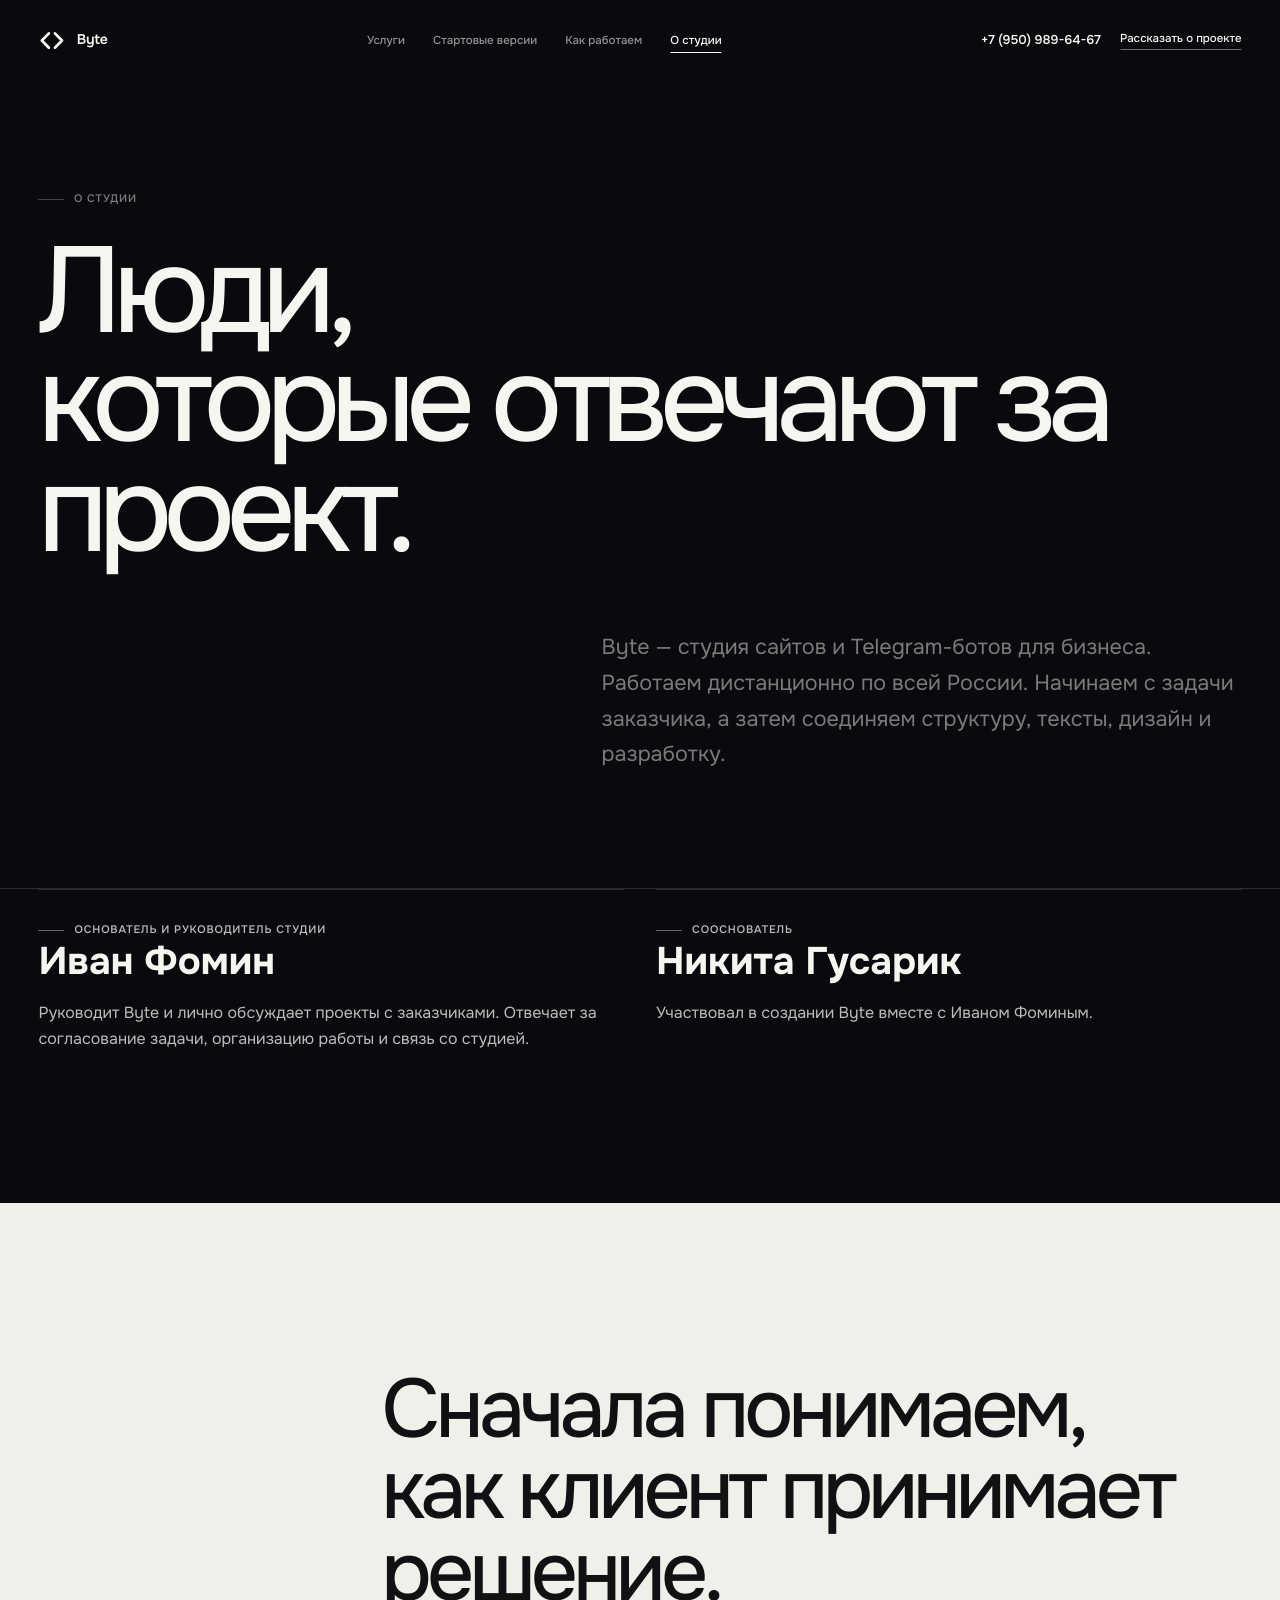
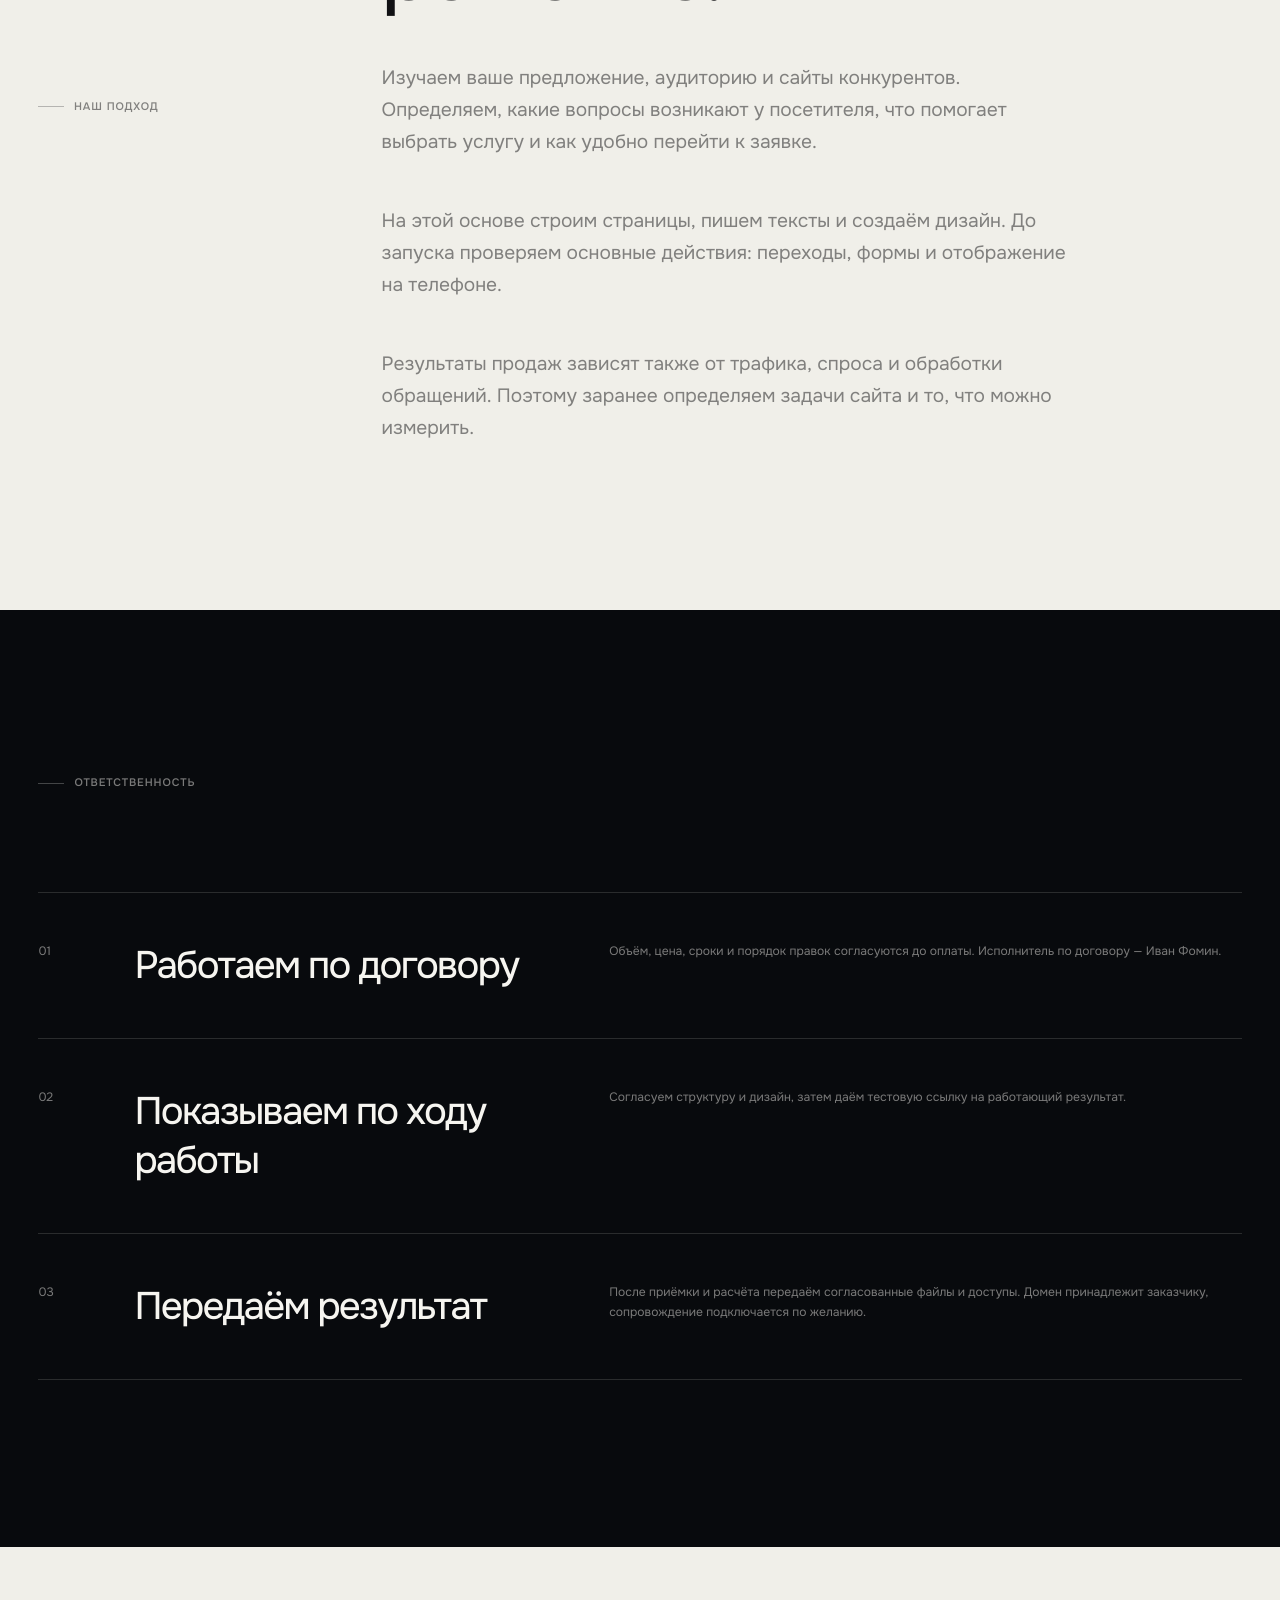
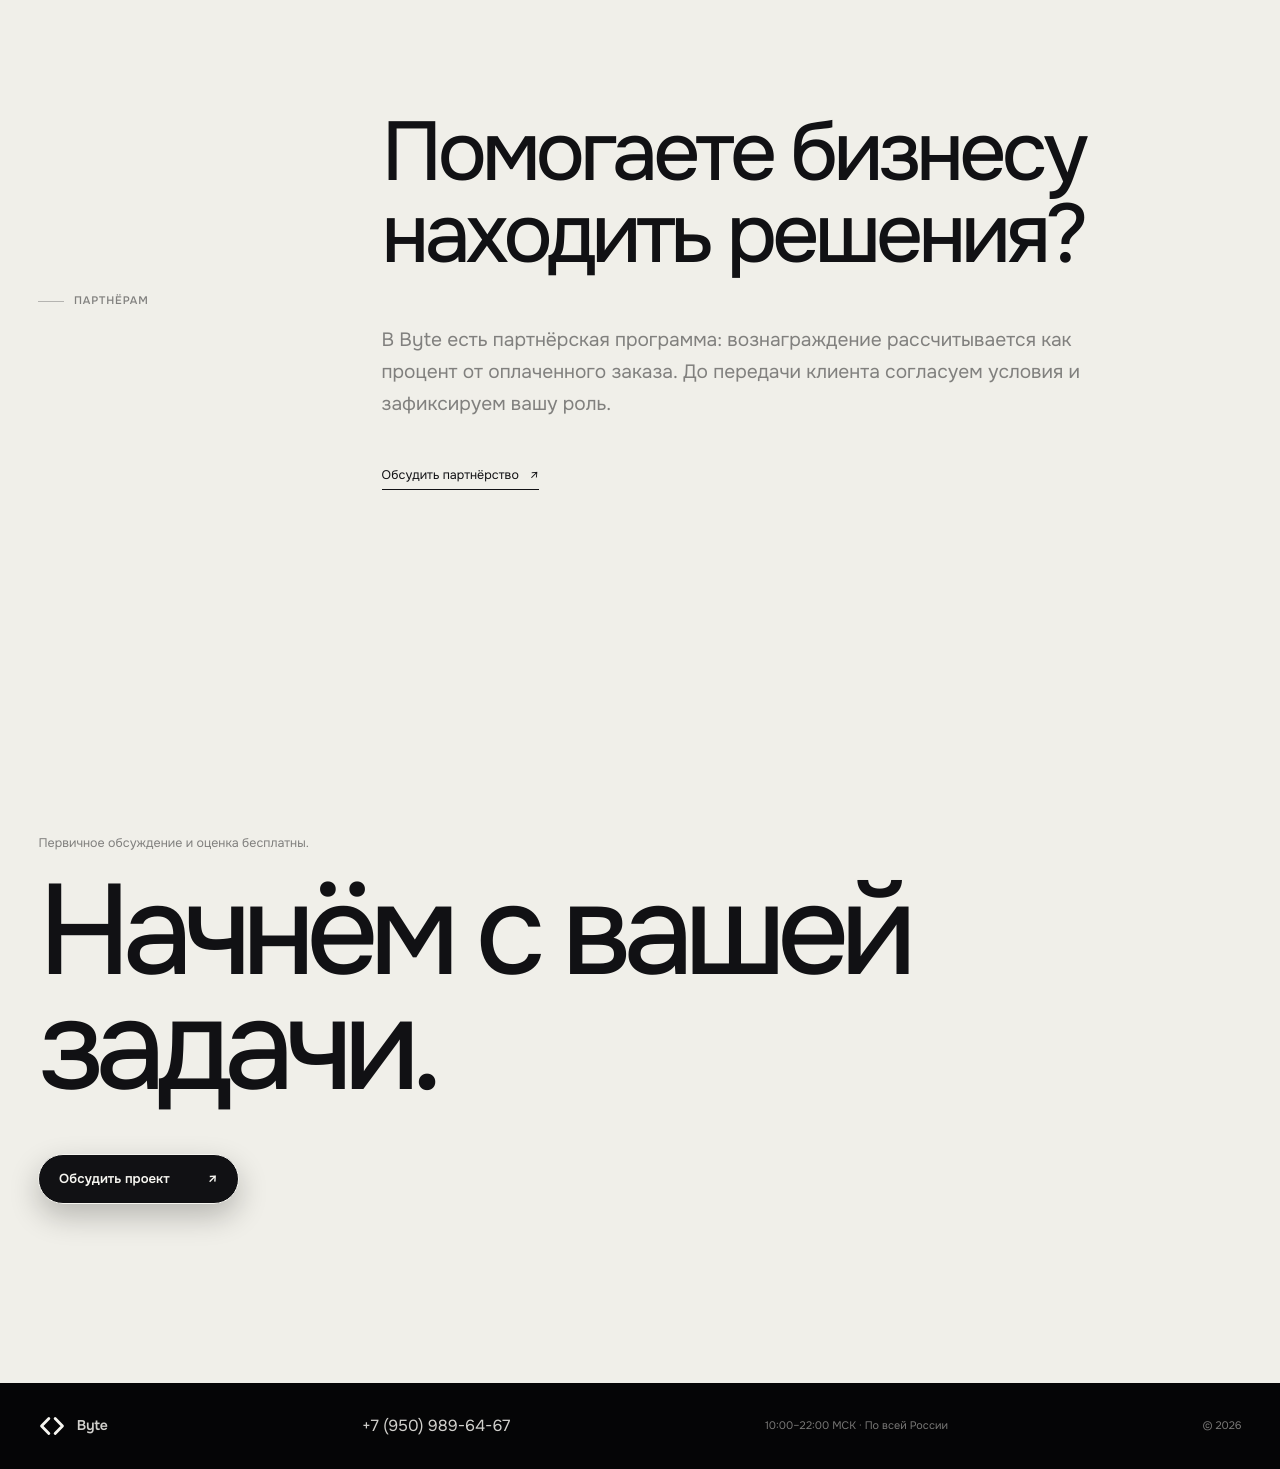
==== commit 7864399d: "Add line-by-line text reveals and spiral particle entrance" ====
--- a/about.html
+++ b/about.html
@@ -6,7 +6,7 @@
     <meta name="theme-color" content="#080a0d" /><title>О студии — Byte</title>
     <link rel="preconnect" href="https://fonts.googleapis.com" /><link rel="preconnect" href="https://fonts.gstatic.com" crossorigin />
     <link href="https://fonts.googleapis.com/css2?family=Manrope:wght@400;500;600&amp;family=Onest:wght@400;450;500;550;600;650&amp;display=swap" rel="stylesheet" />
-    <link rel="icon" href="./assets/byte-logo-white.svg" type="image/svg+xml" /><link rel="stylesheet" href="./style.css?v=byte-offer-20260908" />
+    <link rel="icon" href="./assets/byte-logo-white.svg" type="image/svg+xml" /><link rel="stylesheet" href="./style.css?v=byte-motion-20260914" />
   </head>
   <body class="inner-page">
     <header class="site-header inner-header">
@@ -27,6 +27,6 @@
       <section class="page-cta"><div class="section-shell"><p>Первичное обсуждение и оценка бесплатны.</p><h2>Начнём с вашей задачи.</h2><a class="primary-button" href="./index.html#contact"><span>Обсудить проект</span><span>↗</span></a></div></section>
     </main>
     <footer class="inner-footer"><div class="section-shell"><a class="brand" href="./index.html"><img class="brand-logo" src="./assets/byte-logo-white.svg" width="160" height="128" alt="" /><span>Byte</span></a><a href="tel:+79509896467">+7 (950) 989-64-67</a><p>10:00–22:00 МСК · По всей России</p><p>© 2026</p></div></footer>
-    <script src="./site.js?v=byte-offer-20260908" defer></script>
+    <script src="./site.js?v=byte-motion-20260914" defer></script>
   </body>
 </html>
--- a/style.css
+++ b/style.css
@@ -376,10 +376,9 @@
   display: grid;
   place-items: center;
   overflow: hidden;
-  filter: blur(var(--particle-blur, 0));
-  transform: scale(var(--particle-scale, 1));
+  filter: var(--particle-filter, none);
+  transform: var(--particle-transform, none);
   transform-origin: center;
-  will-change: filter, transform;
 }
 
 #cube-canvas {
@@ -1752,7 +1751,7 @@
 .system-video-section {
   position: relative;
   z-index: 3;
-  padding: clamp(7rem, 13vw, 12rem) 0;
+  padding: clamp(2rem, 4vw, 4rem) 0;
   background: #080a0d;
 }
 
@@ -1974,7 +1973,7 @@
 }
 
 .system-video-frame {
-  margin: clamp(4rem, 8vw, 7rem) 0 0;
+  margin: 1.25rem 0 0;
   border-top: 1px solid var(--line-light);
 }
 
@@ -3529,3 +3528,39 @@
   .contact-form label { grid-template-columns: 1fr; gap: .4rem; }
   .inner-footer .section-shell { flex-wrap: wrap; gap: 1rem; }
 }
+
+.system-video-section .section-heading { align-items: center; }
+.system-video-section .section-heading h2 { margin: 0; font-size: clamp(1.8rem, 3.2vw, 3rem); line-height: 1.1; }
+
+/* Quiet line-by-line arrivals, based on the actual responsive text layout. */
+[data-reveal].line-reveal-host[data-reveal-style] {
+  opacity: 1;
+  transform: none;
+  filter: none;
+  clip-path: none;
+  will-change: auto;
+}
+[data-line-reveal] .line-word {
+  display: inline-block;
+  vertical-align: baseline;
+  opacity: 0;
+  transform: translate3d(0, 0.65em, 0);
+  clip-path: inset(-0.15em -0.1em 100%);
+  transition: opacity 620ms cubic-bezier(0.16, 1, 0.3, 1),
+    transform 880ms cubic-bezier(0.16, 1, 0.3, 1),
+    clip-path 880ms cubic-bezier(0.16, 1, 0.3, 1);
+  transition-delay: var(--line-delay, 0ms);
+}
+[data-line-reveal].lines-visible .line-word {
+  opacity: 1;
+  transform: none;
+  clip-path: inset(-0.15em -0.1em -0.15em);
+}
+@media (prefers-reduced-motion: reduce), print {
+  [data-line-reveal] .line-word {
+    opacity: 1;
+    transform: none;
+    clip-path: none;
+    transition: none;
+  }
+}
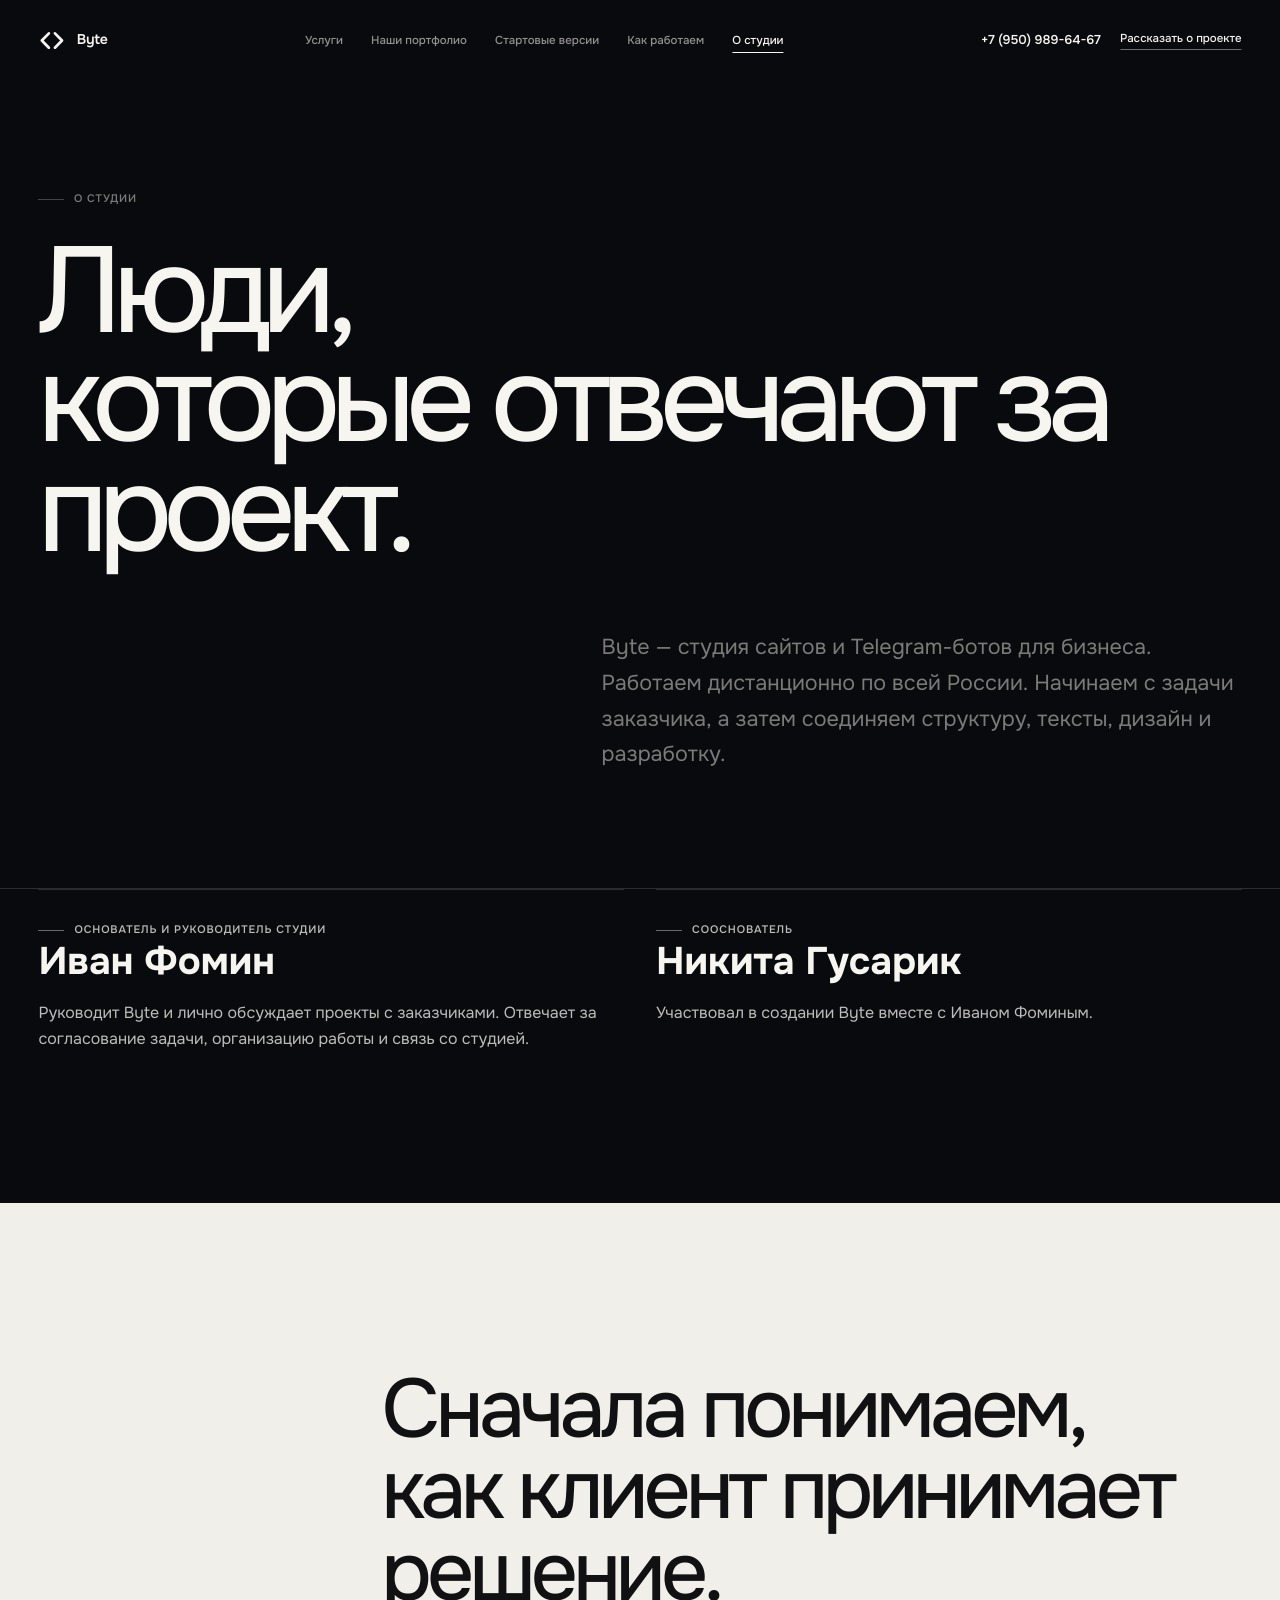
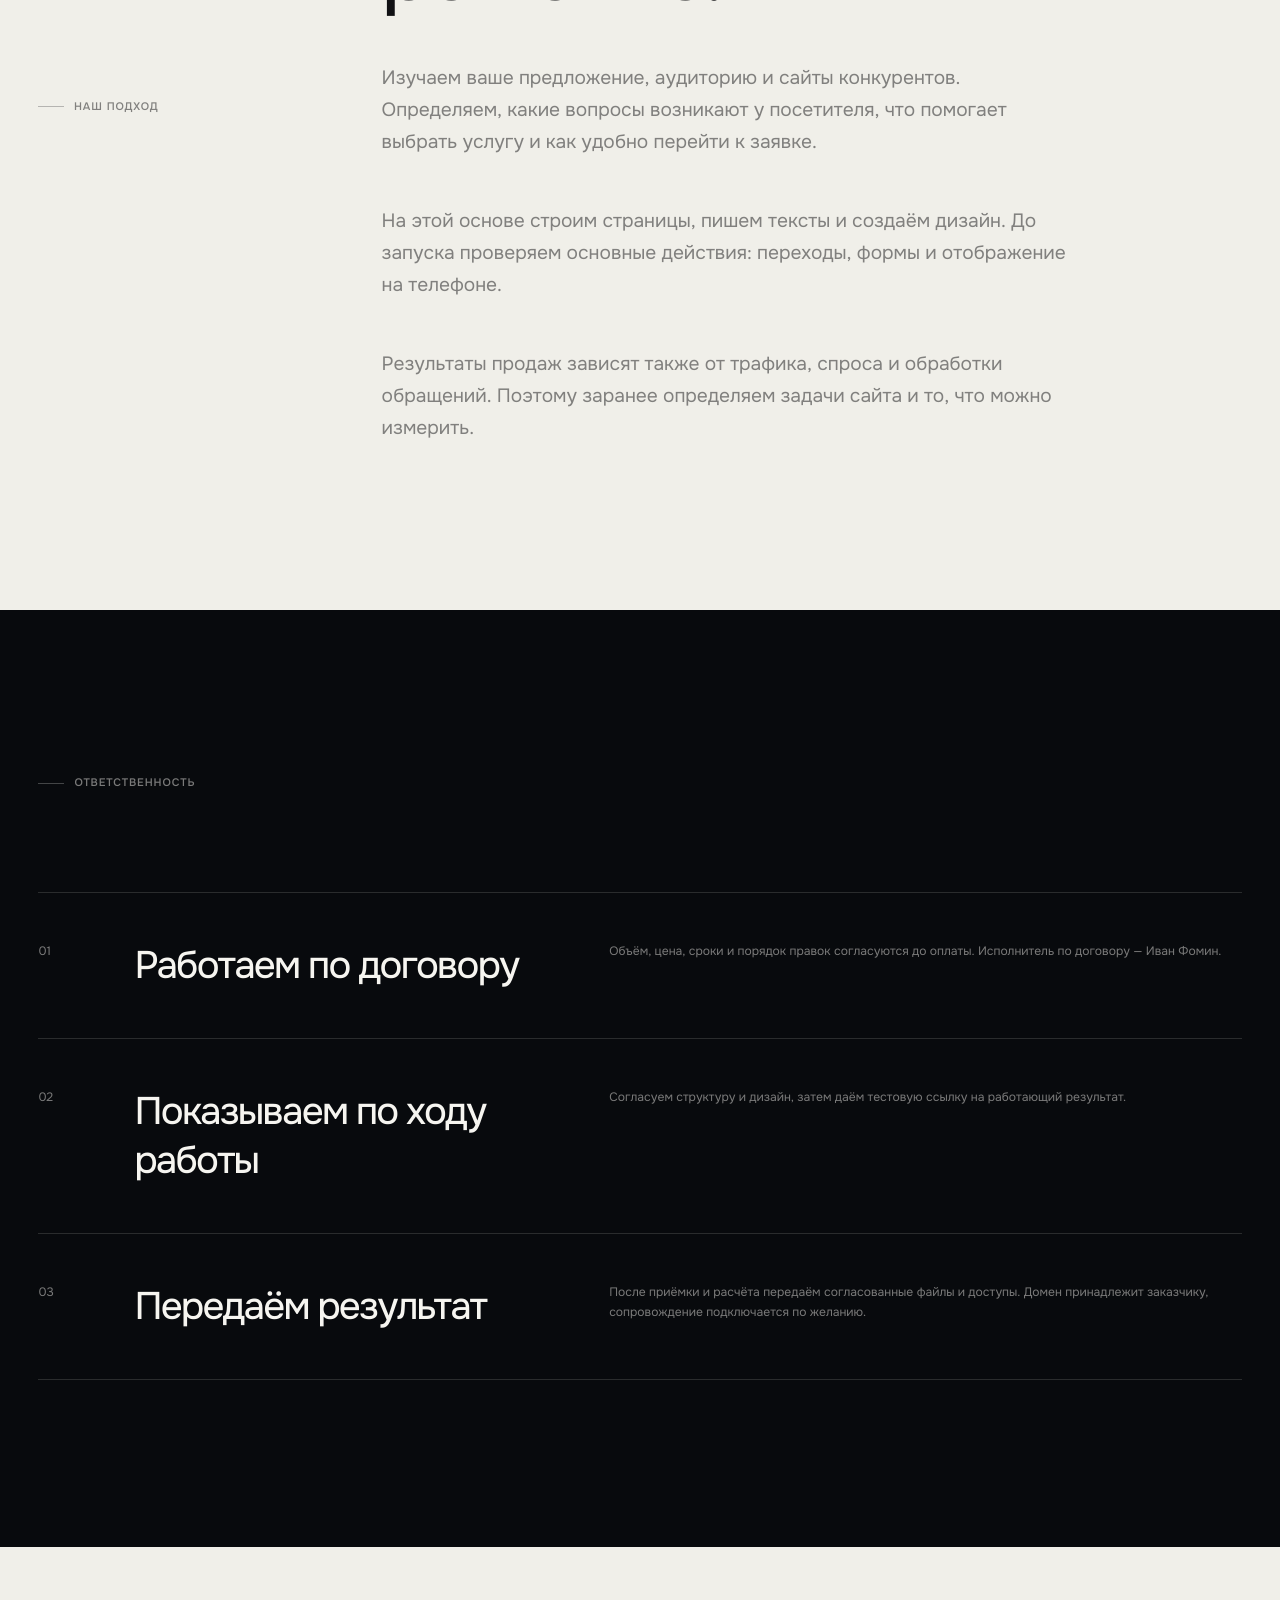
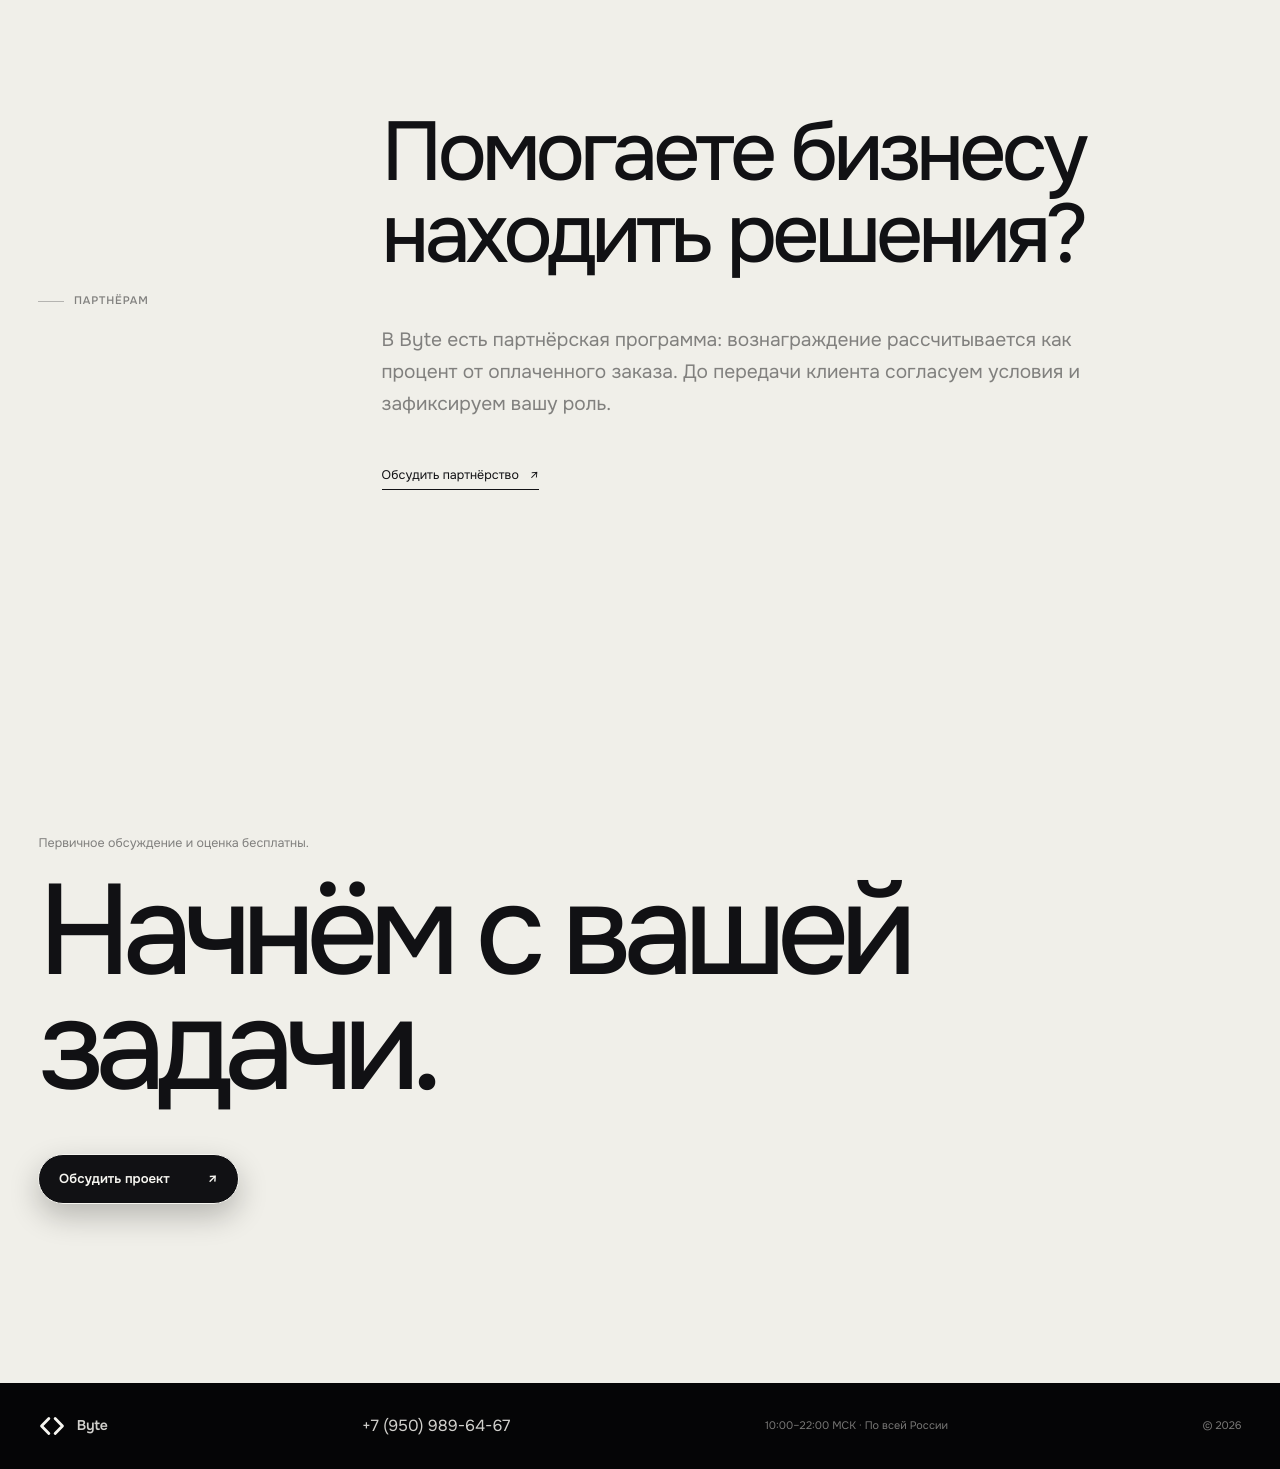
==== commit 0977e68a: "Add Наши портфолио with own Ryadom test MVP" ====
--- a/about.html
+++ b/about.html
@@ -6,14 +6,14 @@
     <meta name="theme-color" content="#080a0d" /><title>О студии — Byte</title>
     <link rel="preconnect" href="https://fonts.googleapis.com" /><link rel="preconnect" href="https://fonts.gstatic.com" crossorigin />
     <link href="https://fonts.googleapis.com/css2?family=Manrope:wght@400;500;600&amp;family=Onest:wght@400;450;500;550;600;650&amp;display=swap" rel="stylesheet" />
-    <link rel="icon" href="./assets/byte-logo-white.svg" type="image/svg+xml" /><link rel="stylesheet" href="./style.css?v=byte-motion-20260914" />
+    <link rel="icon" href="./assets/byte-logo-white.svg" type="image/svg+xml" /><link rel="stylesheet" href="./style.css?v=byte-flight-20260914-6" />
   </head>
   <body class="inner-page">
     <header class="site-header inner-header">
       <a class="brand" href="./index.html"><img class="brand-logo" src="./assets/byte-logo-white.svg" width="160" height="128" alt="" /><span>Byte</span></a>
-      <nav class="site-nav"><a href="./services.html">Услуги</a><a href="./projects.html">Стартовые версии</a><a href="./process.html">Как работаем</a><a class="is-current" href="./about.html">О студии</a></nav>
+      <nav class="site-nav"><a href="./services.html">Услуги</a><a href="./portfolio.html">Наши портфолио</a><a href="./projects.html">Стартовые версии</a><a href="./process.html">Как работаем</a><a class="is-current" href="./about.html">О студии</a></nav>
       <div class="header-contacts"><a class="header-phone" href="tel:+79509896467">+7 (950) 989-64-67</a><a class="header-action" href="./index.html#contact">Рассказать о проекте</a></div>
-      <details class="mobile-menu"><summary>Меню</summary><nav><a href="./services.html">Услуги</a><a href="./projects.html">Стартовые версии</a><a href="./process.html">Как работаем</a><a href="./about.html">О студии</a><a href="./index.html#contact">Рассказать о проекте</a></nav></details>
+      <details class="mobile-menu"><summary>Меню</summary><nav><a href="./services.html">Услуги</a><a href="./portfolio.html">Наши портфолио</a><a href="./projects.html">Стартовые версии</a><a href="./process.html">Как работаем</a><a href="./about.html">О студии</a><a href="./index.html#contact">Рассказать о проекте</a></nav></details>
     </header>
     <main>
       <section class="page-hero about-hero"><div class="section-shell"><p class="section-index">О студии</p><h1>Люди,<br />которые отвечают за проект.</h1><p>Byte — студия сайтов и Telegram-ботов для бизнеса. Работаем дистанционно по всей России. Начинаем с задачи заказчика, а затем соединяем структуру, тексты, дизайн и разработку.</p></div></section>
@@ -27,6 +27,6 @@
       <section class="page-cta"><div class="section-shell"><p>Первичное обсуждение и оценка бесплатны.</p><h2>Начнём с вашей задачи.</h2><a class="primary-button" href="./index.html#contact"><span>Обсудить проект</span><span>↗</span></a></div></section>
     </main>
     <footer class="inner-footer"><div class="section-shell"><a class="brand" href="./index.html"><img class="brand-logo" src="./assets/byte-logo-white.svg" width="160" height="128" alt="" /><span>Byte</span></a><a href="tel:+79509896467">+7 (950) 989-64-67</a><p>10:00–22:00 МСК · По всей России</p><p>© 2026</p></div></footer>
-    <script src="./site.js?v=byte-motion-20260914" defer></script>
+    <script src="./site.js?v=byte-cards-vortex-20260914-2" defer></script>
   </body>
 </html>
--- a/style.css
+++ b/style.css
@@ -287,7 +287,7 @@
 
 .hero {
   position: relative;
-  height: 160svh;
+  height: calc(max(160svh, 960px) + max(100svh, 620px));
   min-height: 960px;
   overflow: visible;
   background: var(--black);
@@ -1576,7 +1576,7 @@
   }
 
   .hero {
-    height: 210svh;
+    height: calc(max(210svh, 1260px) + max(100svh, 620px));
     min-height: 1260px;
   }
 
@@ -3564,3 +3564,166 @@
     transition: none;
   }
 }
+
+/* Service cards: a quiet invitation, opening into a single immersive sheet. */
+.capability-grid article:has(.capability-open) {
+  display: flex;
+  flex-direction: column;
+  padding-bottom: 1.4rem;
+  isolation: isolate;
+  border-top: 0;
+}
+.capability-open {
+  display: flex;
+  align-items: center;
+  justify-content: space-between;
+  gap: 1rem;
+  width: 100%;
+  margin-top: auto;
+  padding: 2.5rem 0 0;
+  border: 0;
+  background: transparent;
+  color: rgba(246, 245, 240, .55);
+  text-align: left;
+  font-size: .75rem;
+  cursor: pointer;
+  transition: color 300ms ease;
+}
+.capability-open::before {
+  position: absolute;
+  inset: -1px -1rem;
+  z-index: 1;
+  border: 1px solid transparent;
+  border-radius: 16px;
+  content: '';
+  transition: background 400ms ease, border-color 400ms ease;
+}
+.capability-open-icon {
+  display: grid;
+  place-items: center;
+  width: 2.5rem;
+  height: 2.5rem;
+  border: 1px solid rgba(246, 245, 240, .2);
+  border-radius: 50%;
+  color: var(--white);
+  font-size: 1.25rem;
+  transition: transform 600ms cubic-bezier(.16, 1, .3, 1), background 400ms ease, color 400ms ease;
+}
+.capability-open:focus-visible { outline: none; }
+.capability-open:focus-visible::before {
+  border-color: var(--blue);
+  outline: 2px solid var(--blue);
+  outline-offset: 4px;
+}
+@media (hover: hover) {
+  .capability-grid article:has(.capability-open):hover { border-color: var(--blue); }
+  .capability-grid article:hover .capability-open { color: var(--white); }
+  .capability-open:hover::before { background: rgba(132, 213, 255, .035); }
+  .capability-grid article:hover .capability-open-icon {
+    transform: rotate(45deg);
+    background: var(--white);
+    color: var(--black);
+  }
+}
+.capability-dialog {
+  position: fixed;
+  inset: 0;
+  width: 100%;
+  height: 100%;
+  max-width: none;
+  max-height: none;
+  margin: 0;
+  padding: clamp(.6rem, 2vw, 2rem);
+  border: 0;
+  background: transparent;
+  color: var(--white);
+  overflow: hidden;
+}
+.capability-dialog[open] { display: grid; place-items: center; }
+.capability-dialog::backdrop {
+  background: rgba(2, 5, 8, 0);
+  backdrop-filter: blur(0);
+  transition: background 520ms ease, backdrop-filter 650ms ease;
+}
+.capability-dialog.is-open::backdrop {
+  background: rgba(2, 5, 8, .78);
+  backdrop-filter: blur(14px);
+}
+.capability-sheet {
+  position: relative;
+  width: min(100%, 960px);
+  max-height: 100%;
+  min-height: 0;
+  padding: clamp(1.5rem, 4.5vw, 4.2rem);
+  border: 0;
+  border-radius: 30px;
+  background: #08090a;
+  box-shadow: none;
+  transform-origin: top left;
+  overflow: auto;
+  overscroll-behavior: contain;
+  scrollbar-width: thin;
+  scrollbar-color: #45545e transparent;
+}
+.capability-close {
+  position: sticky;
+  top: 0;
+  z-index: 2;
+  display: grid;
+  place-items: center;
+  width: 44px;
+  height: 44px;
+  margin: 0 0 -44px auto;
+  padding: 0;
+  border: 0;
+  border-radius: 50%;
+  background: #08090a;
+  color: var(--white);
+  cursor: pointer;
+  font-size: 1.8rem;
+  transition: transform 450ms cubic-bezier(.16, 1, .3, 1), background 250ms ease;
+}
+.capability-close:hover { transform: rotate(90deg); background: #161719; }
+.capability-dialog h2 {
+  margin: 0;
+  padding-right: 2.5rem;
+  font-size: clamp(1.9rem, 4.3vw, 3.8rem);
+  font-weight: 450;
+  line-height: 1.06;
+  letter-spacing: -.055em;
+}
+.capability-intro {
+  max-width: 42rem;
+  margin: 1.6rem 0 2.5rem;
+  color: #b9b9b9;
+  font-size: clamp(.95rem, 1.5vw, 1.1rem);
+  line-height: 1.65;
+}
+.capability-detail-grid { display: grid; grid-template-columns: 1fr 1fr; gap: 2.5rem; }
+.capability-detail-grid > div { padding-top: .5rem; }
+.capability-detail-grid h3 { margin: 0 0 1rem; font-size: .8rem; font-weight: 500; color: #a5a5a5; }
+.capability-detail-grid p, .capability-detail-grid ul {
+  margin: 0;
+  font-size: .95rem;
+  line-height: 1.65;
+  color: #dddddd;
+}
+.capability-detail-grid ul { list-style: none; padding: 0; }
+.capability-detail-grid li { position: relative; padding-left: 1.15rem; margin-bottom: .65rem; }
+.capability-detail-grid li::before { content: ''; position: absolute; left: 0; top: .7em; width: 4px; height: 4px; border-radius: 50%; background: var(--blue); }
+.capability-example { padding: 0; margin: 2rem 0; color: #a4a6a8; font-size: .85rem; line-height: 1.7; }
+.capability-actions { display: flex; align-items: center; flex-wrap: wrap; gap: 1.5rem; }
+.capability-detail-link { font-size: .8rem; text-underline-offset: .35em; }
+.capability-footnote { margin: 1.4rem 0 0; color: #888888; font-size: .7rem; line-height: 1.5; }
+@media (max-width: 640px) {
+  .capability-dialog { padding: .6rem; }
+  .capability-sheet { padding: 1.5rem; }
+  .capability-detail-grid { grid-template-columns: 1fr; gap: 1.5rem; }
+  .capability-intro { margin-bottom: 1.7rem; }
+  .capability-actions { align-items: stretch; flex-direction: column; gap: 1.2rem; }
+  .capability-actions .primary-button { width: 100%; }
+}
+@media (prefers-reduced-motion: reduce) {
+  .capability-open, .capability-open::before, .capability-open-icon,
+  .capability-close, .capability-dialog::backdrop { transition: none; }
+}
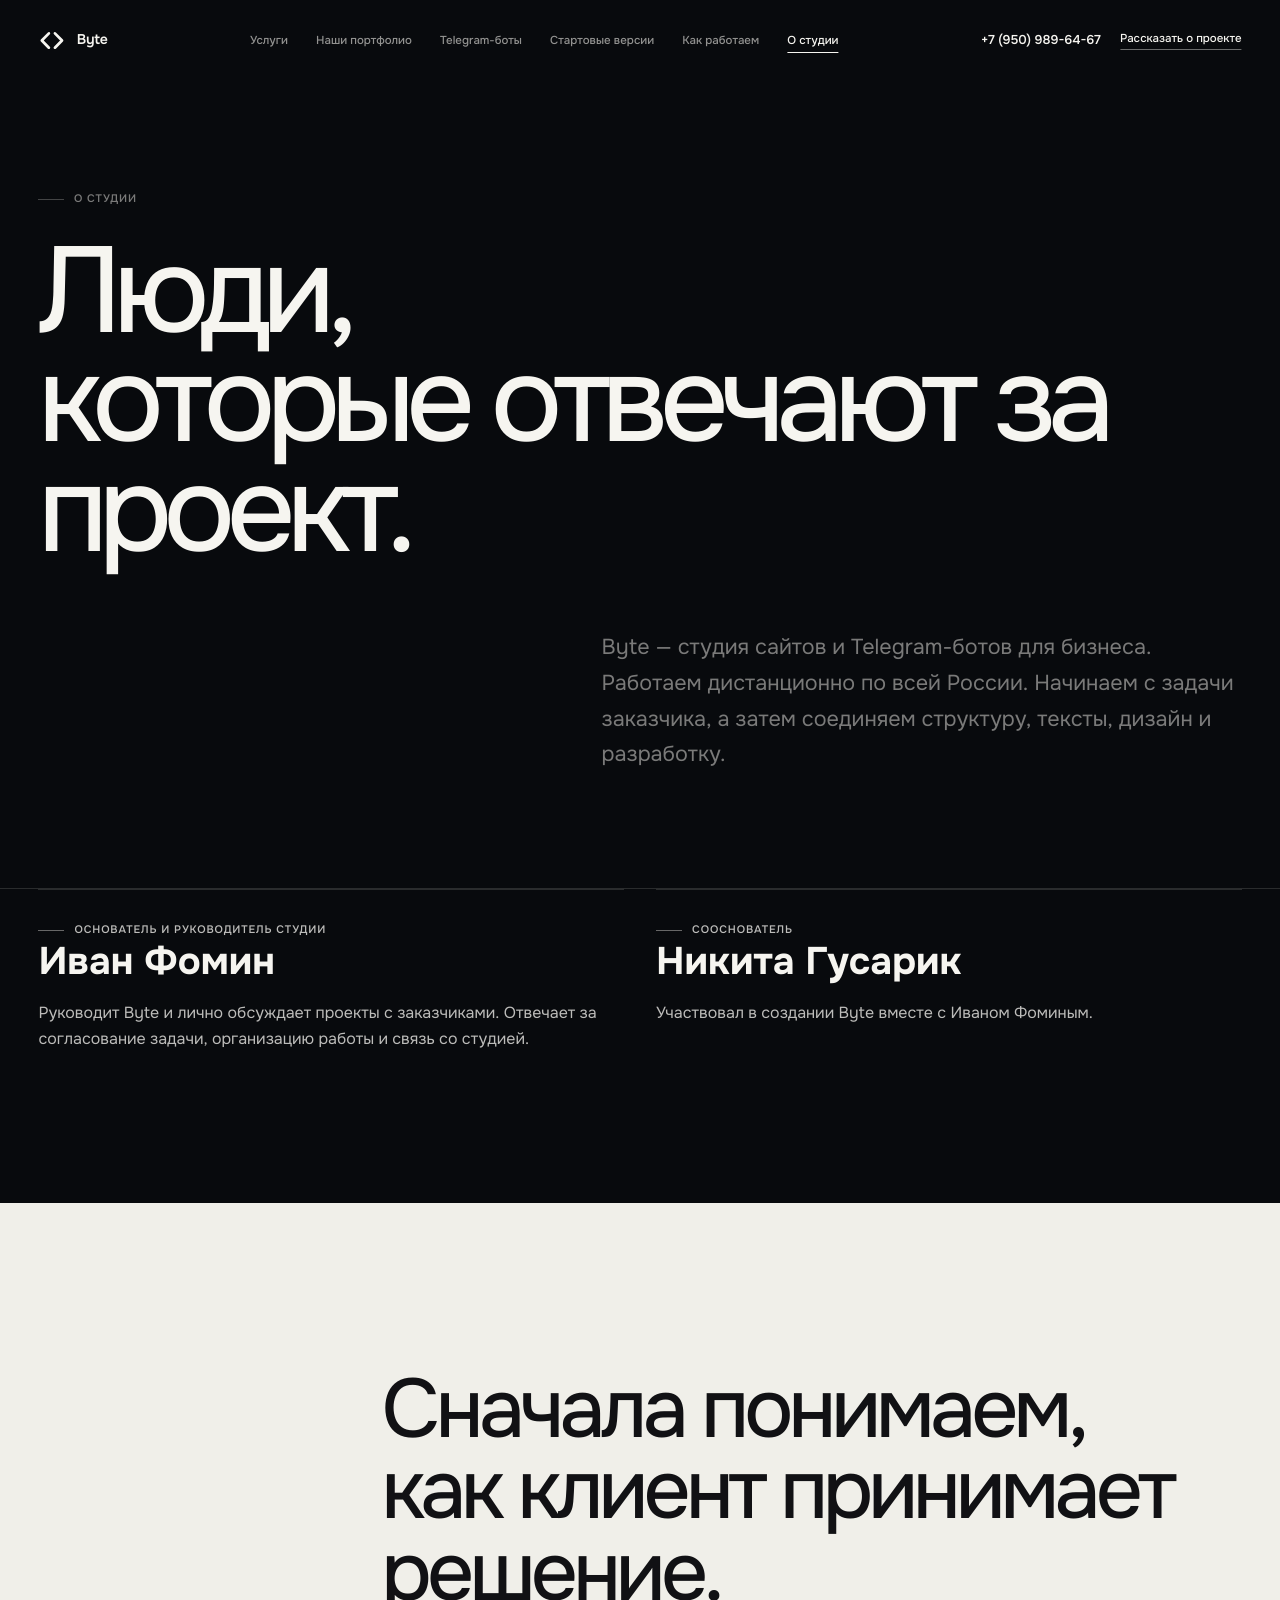
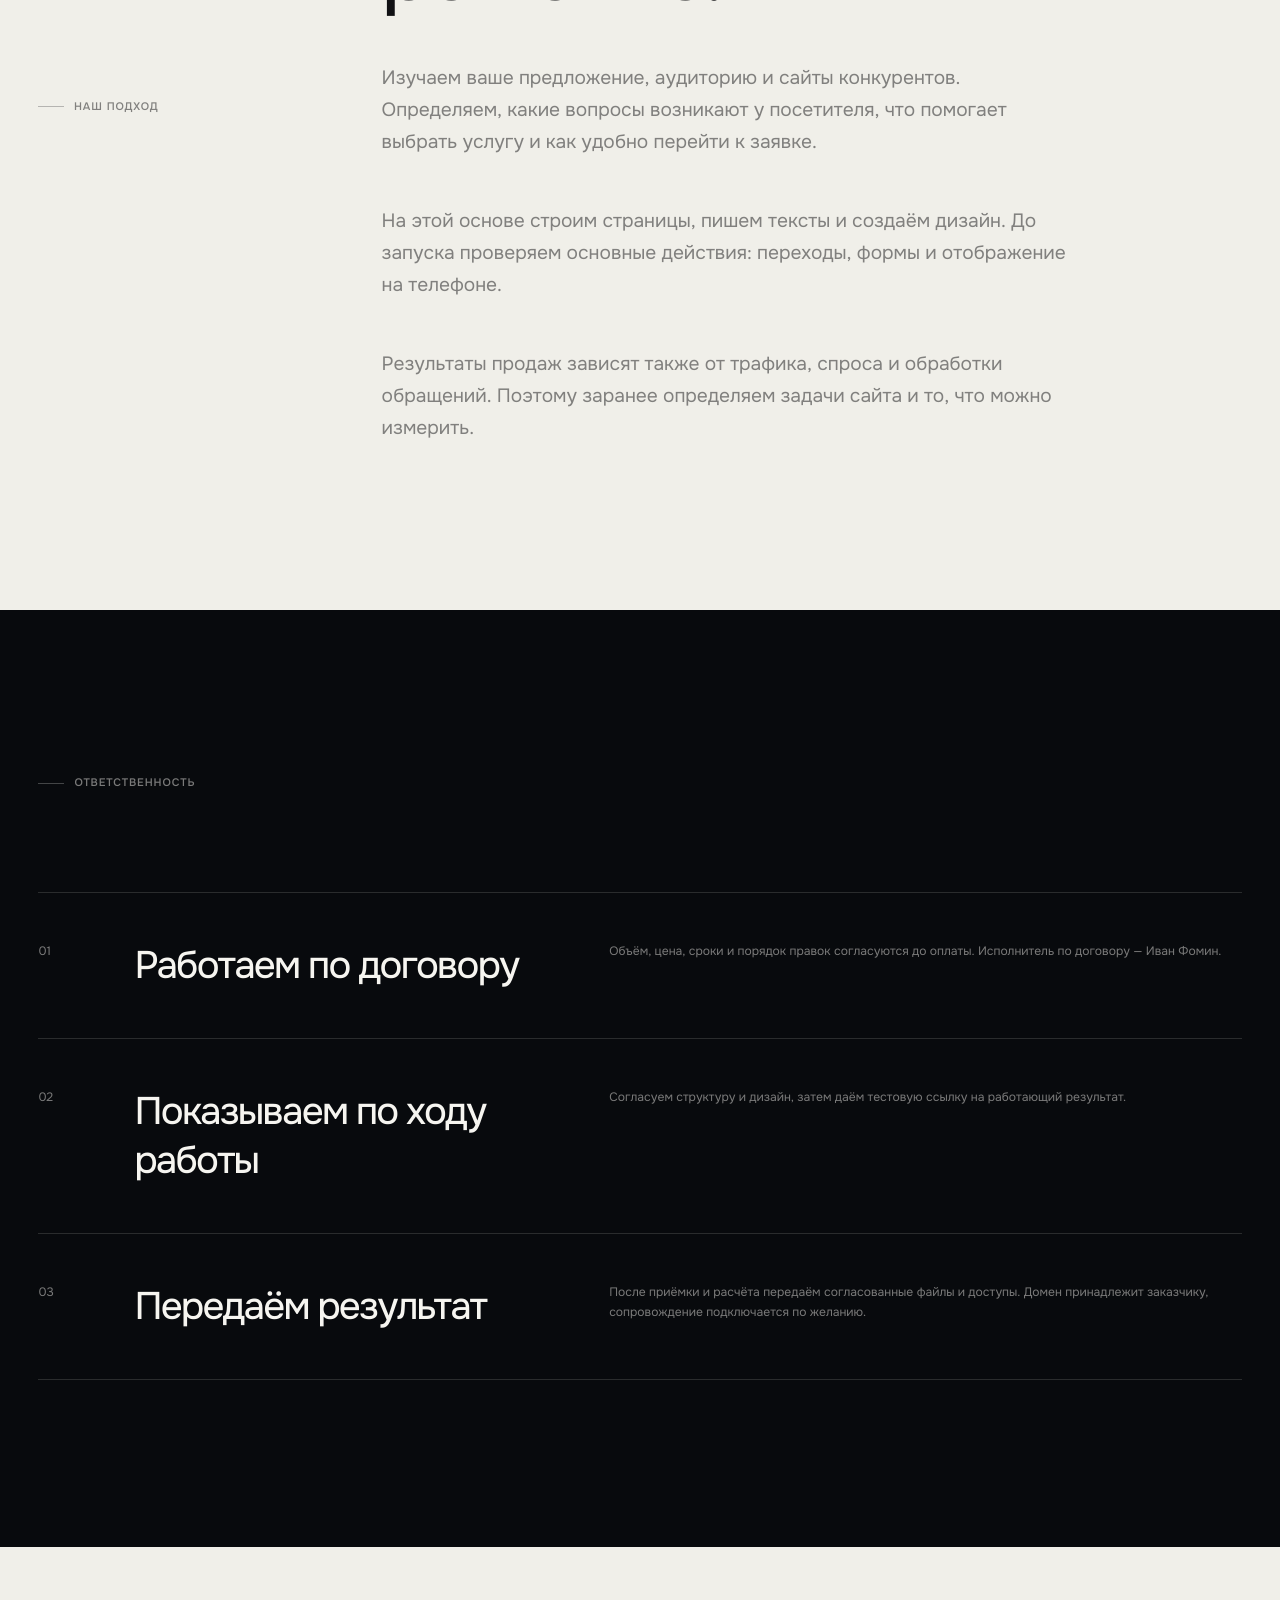
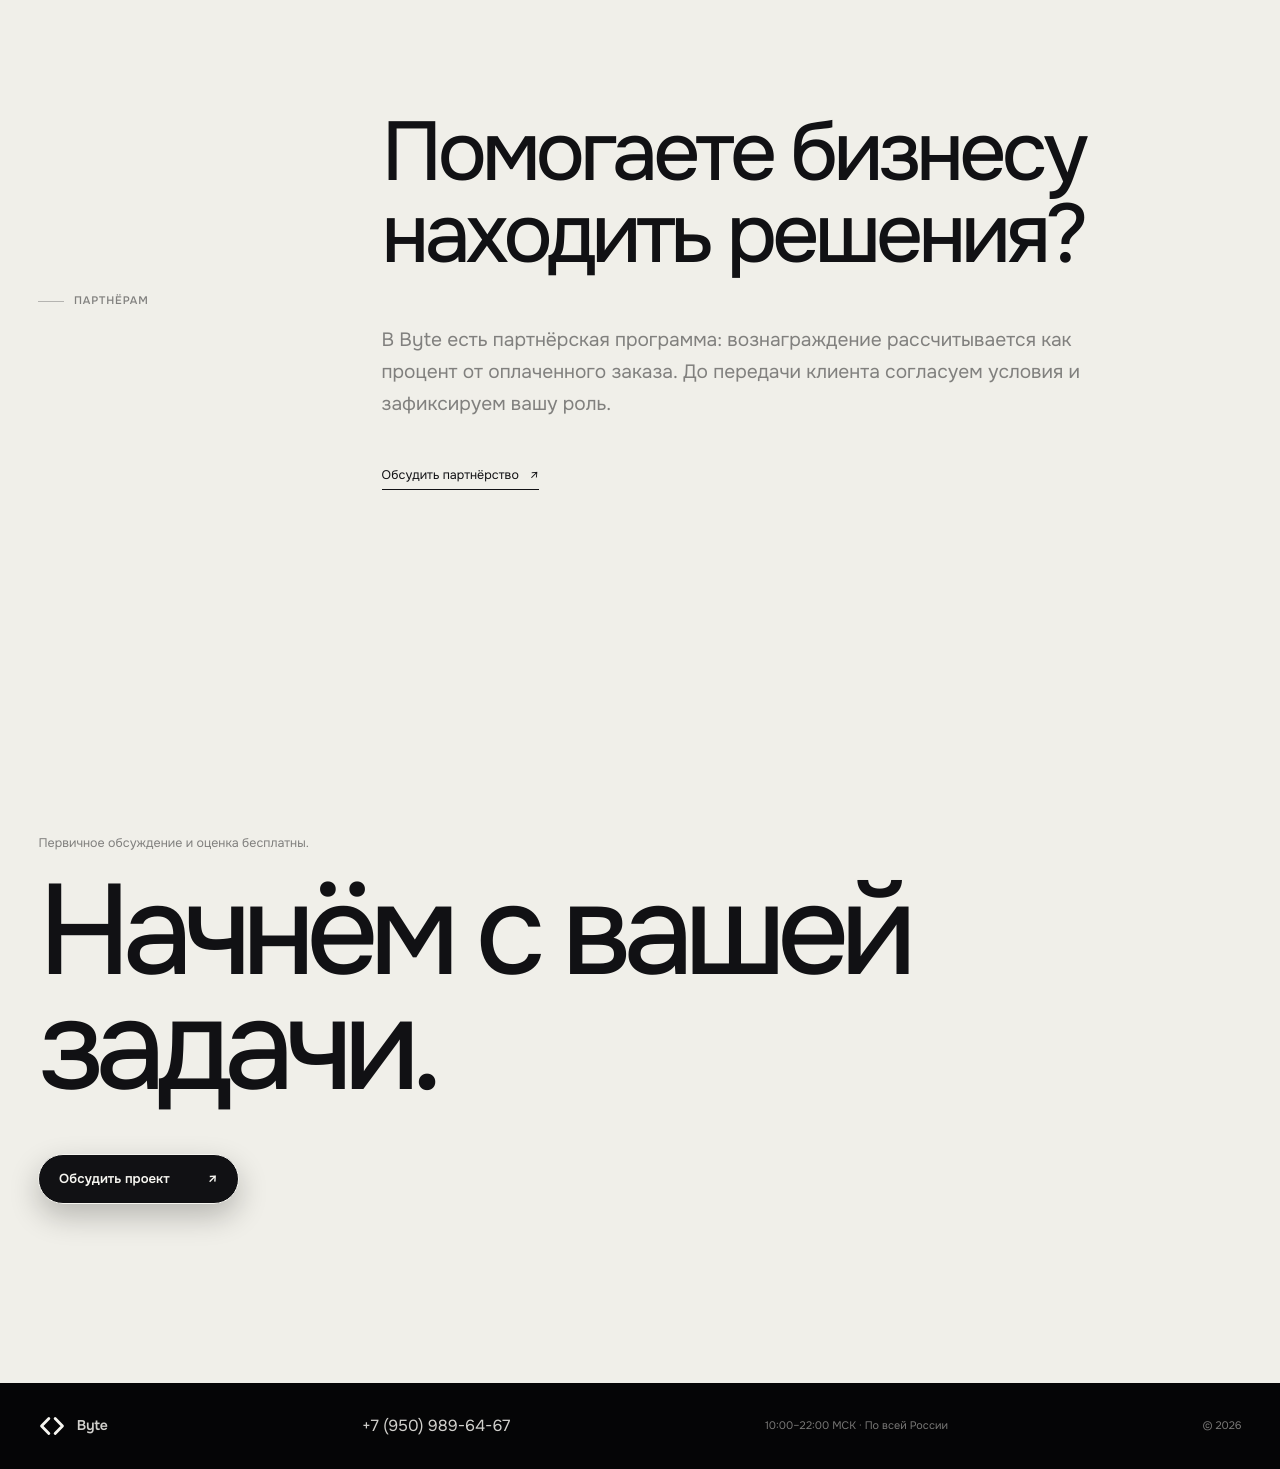
==== commit e40ab0da: "Add Telegram bot page with validated form and navigation" ====
--- a/about.html
+++ b/about.html
@@ -11,9 +11,9 @@
   <body class="inner-page">
     <header class="site-header inner-header">
       <a class="brand" href="./index.html"><img class="brand-logo" src="./assets/byte-logo-white.svg" width="160" height="128" alt="" /><span>Byte</span></a>
-      <nav class="site-nav"><a href="./services.html">Услуги</a><a href="./portfolio.html">Наши портфолио</a><a href="./projects.html">Стартовые версии</a><a href="./process.html">Как работаем</a><a class="is-current" href="./about.html">О студии</a></nav>
+      <nav class="site-nav"><a href="./services.html">Услуги</a><a href="./portfolio.html">Наши портфолио</a><a href="./telegram-bots.html">Telegram-боты</a><a href="./projects.html">Стартовые версии</a><a href="./process.html">Как работаем</a><a class="is-current" href="./about.html">О студии</a></nav>
       <div class="header-contacts"><a class="header-phone" href="tel:+79509896467">+7 (950) 989-64-67</a><a class="header-action" href="./index.html#contact">Рассказать о проекте</a></div>
-      <details class="mobile-menu"><summary>Меню</summary><nav><a href="./services.html">Услуги</a><a href="./portfolio.html">Наши портфолио</a><a href="./projects.html">Стартовые версии</a><a href="./process.html">Как работаем</a><a href="./about.html">О студии</a><a href="./index.html#contact">Рассказать о проекте</a></nav></details>
+      <details class="mobile-menu"><summary>Меню</summary><nav><a href="./services.html">Услуги</a><a href="./portfolio.html">Наши портфолио</a><a href="./telegram-bots.html">Telegram-боты</a><a href="./projects.html">Стартовые версии</a><a href="./process.html">Как работаем</a><a href="./about.html">О студии</a><a href="./index.html#contact">Рассказать о проекте</a></nav></details>
     </header>
     <main>
       <section class="page-hero about-hero"><div class="section-shell"><p class="section-index">О студии</p><h1>Люди,<br />которые отвечают за проект.</h1><p>Byte — студия сайтов и Telegram-ботов для бизнеса. Работаем дистанционно по всей России. Начинаем с задачи заказчика, а затем соединяем структуру, тексты, дизайн и разработку.</p></div></section>
@@ -27,6 +27,6 @@
       <section class="page-cta"><div class="section-shell"><p>Первичное обсуждение и оценка бесплатны.</p><h2>Начнём с вашей задачи.</h2><a class="primary-button" href="./index.html#contact"><span>Обсудить проект</span><span>↗</span></a></div></section>
     </main>
     <footer class="inner-footer"><div class="section-shell"><a class="brand" href="./index.html"><img class="brand-logo" src="./assets/byte-logo-white.svg" width="160" height="128" alt="" /><span>Byte</span></a><a href="tel:+79509896467">+7 (950) 989-64-67</a><p>10:00–22:00 МСК · По всей России</p><p>© 2026</p></div></footer>
-    <script src="./site.js?v=byte-cards-vortex-20260914-2" defer></script>
+    <script src="./site.js?v=bots-20261002-1" defer></script>
   </body>
 </html>
